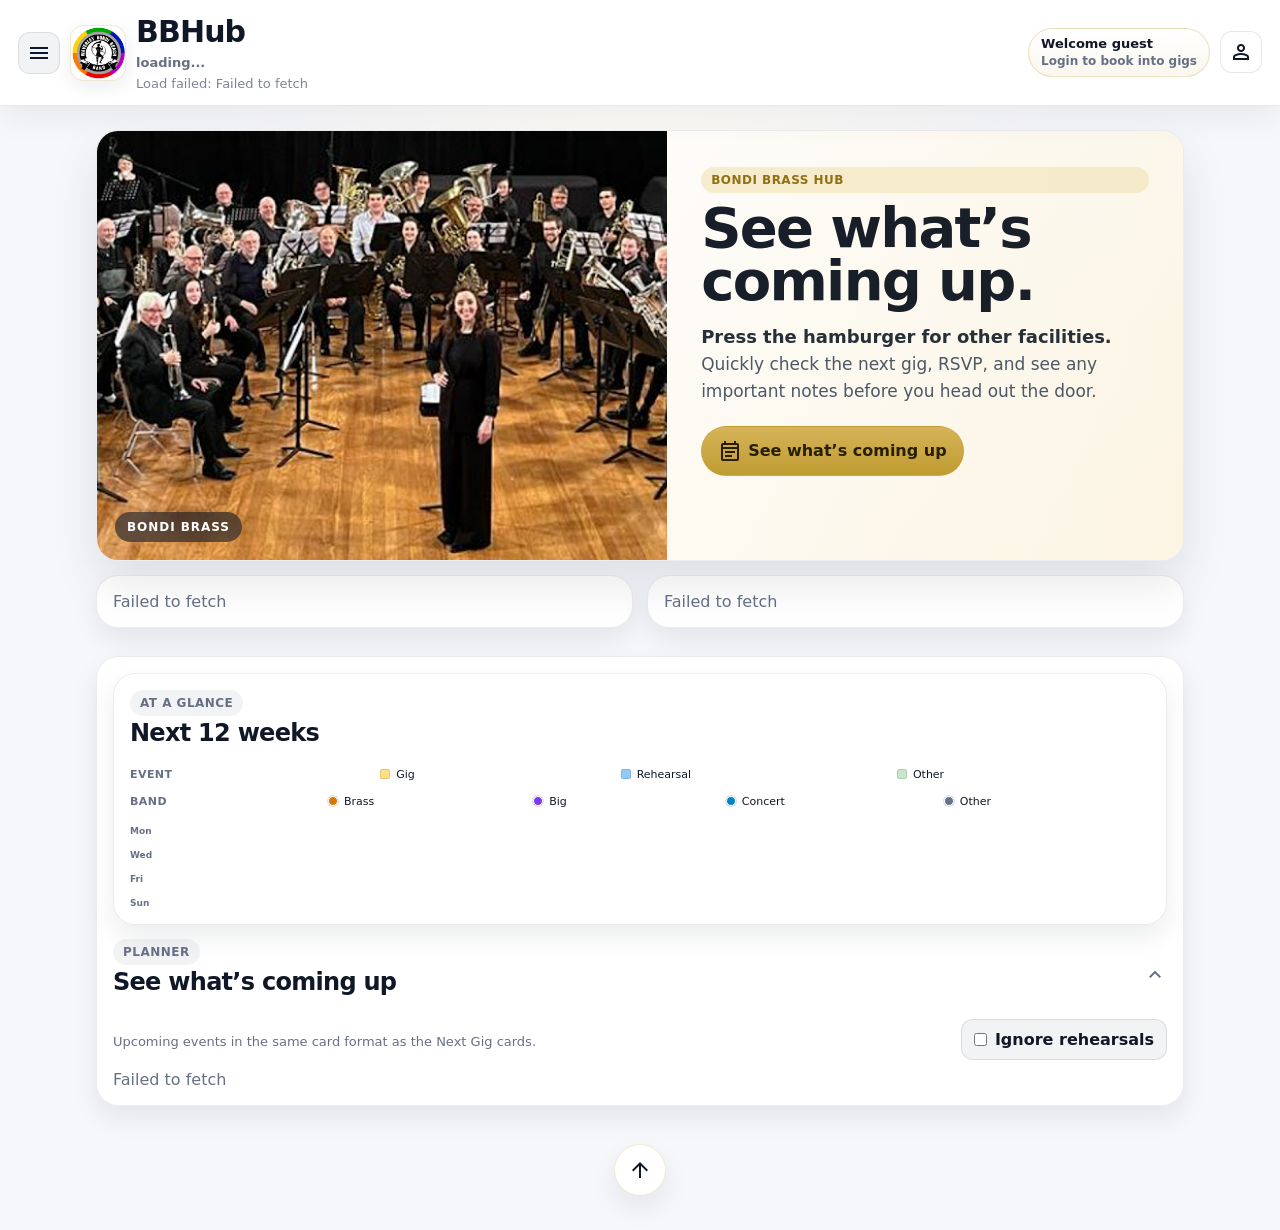
==== index.html @ ec9a3014 "github matrix" ====
<!doctype html>
<html lang="en" data-theme="light">
<head>
  <meta charset="utf-8" />
  <meta name="viewport" content="width=device-width,initial-scale=1" />
  <title>BBHub v6</title>
  <meta name="description" content="BBHub – Bondi Brass gigs, rehearsals, RSVP, activity, strength and stage layout." />
  <link rel="stylesheet" href="https://fonts.googleapis.com/css2?family=Material+Symbols+Outlined:opsz,wght,FILL,GRAD@20..48,500,0,0" />
  <link rel="stylesheet" href="css/style.css" />
</head>
<body>
  <aside id="sidePanel" class="sidePanel hidden">
    <div class="sideHeader">
      <span class="material-symbols-outlined">menu</span>
      <div>
        <div class="sideTitle">BBHub</div>
        <div class="sideSub">Bondi Brass</div>
      </div>
    </div>

    <nav class="sideNav">
      <button class="navBtn active" data-view="home"><span class="material-symbols-outlined">home</span><span>Home</span></button>
      <div class="menuGroupLabel">Band tools</div>
      <a class="navBtn navBtn--link" href="https://bondibrass.github.io/band-history-utils/" target="_blank" rel="noopener"><span class="material-symbols-outlined">history_edu</span><span>Band History</span></a>
      <a class="navBtn navBtn--link" href="https://bondibrass.github.io/libraryproto" target="_blank" rel="noopener"><span class="material-symbols-outlined">library_music</span><span>Library</span></a>
      <a class="navBtn navBtn--link" href="https://bondibrass.github.io/musicreview/" target="_blank" rel="noopener"><span class="material-symbols-outlined">new_releases</span><span>Review Music</span></a>
      <div class="menuGroupLabel">BBHub</div>
      <button class="navBtn" data-view="stage"><span class="material-symbols-outlined">stadia_controller</span><span>Stage Layout</span></button>
      <button class="navBtn" data-view="library"><span class="material-symbols-outlined">library_music</span><span>Band Library</span></button>
      <button class="navBtn" data-view="planner"><span class="material-symbols-outlined">event_note</span><span>Planner</span></button>
      <button class="navBtn" data-view="debug"><span class="material-symbols-outlined">bug_report</span><span>Debug</span></button>
    </nav>
  </aside>

  <div id="scrim" class="scrim hidden"></div>

  <header class="topbar">
    <div class="topbar__left">
      <button class="iconBtn" id="menuBtn" title="Menu">
        <span class="material-symbols-outlined">menu</span>
      </button>
      <img class="brandLogo" src="images/wbbb_logo_350px.png" alt="Bondi Brass logo" />
      <div class="brandBlock">
        <h1>BBHub</h1>
        <div id="summaryLine" class="sub">loading...</div>
        <div id="statusLine" class="sub">Not loaded</div>
      </div>
    </div>

    <div class="topbar__right">
      <div id="greetingPill" class="userPill">Welcome Guest</div>
      <button class="iconBtn authIconBtn" id="loginBtn" title="Login"><span class="material-symbols-outlined">person</span></button>
      <button class="iconBtn authIconBtn hidden" id="logoutBtn" title="Logout"><span class="material-symbols-outlined">logout</span></button>
    </div>
  </header>

  <main>
    <section id="view-home" class="view active">
      <section class="hero card" id="heroSection">
        <div class="hero__media">
          <img src="images/hubphoto.jpg" alt="Bondi Brass band" />
        </div>
        <div class="hero__content">
          <div class="label label--accent">Bondi Brass Hub</div>
          <h2>See what’s coming up.</h2>
          <p class="heroText heroText--tagline">Press the hamburger for other facilities.</p>
          <p class="heroText">Quickly check the next gig, RSVP, and see any important notes before you head out the door.</p>
          <div class="heroActions">
            <button class="primaryBtn heroBtn" data-go-view="planner"><span class="material-symbols-outlined">event_note</span><span>See what’s coming up</span></button>
          </div>
          <div id="heroBandChips" class="heroChips"></div>
        </div>
      </section>

      <section id="playersNeededBar" class="alertBar hidden"></section>

      <section class="grid grid--cards">
        <article class="card"><div id="nextGigCard" class="empty">Loading…</div></article>
        <article class="card"><div id="nextRehCard" class="empty">Loading…</div></article>
      </section>
<section class="card">
  
<section class="card" id="matrixSection">
  <div class="sectionHead">
    <div>
      <div class="label">At a glance</div>
      <h2>Next 12 weeks</h2>
    </div>
  </div>
  <div class="matrixLegendWrap">
  <div id="matrixLegend" class="matrixLegend">
    <span class="matrixLegendTitle">Event</span>
    <span class="matrixLegendItem"><span class="matrixLegendSwatch matrixLegendSwatch--gig"></span><span>Gig</span></span>
    <span class="matrixLegendItem"><span class="matrixLegendSwatch matrixLegendSwatch--rehearsal"></span><span>Rehearsal</span></span>
    <span class="matrixLegendItem"><span class="matrixLegendSwatch matrixLegendSwatch--other"></span><span>Other</span></span>
  </div>
  <div id="matrixBandLegend" class="matrixLegend matrixLegend--band">
    <span class="matrixLegendTitle">Band</span>
    <span class="matrixLegendItem"><span class="matrixLegendDot matrixLegendDot--brass"></span><span>Brass</span></span>
    <span class="matrixLegendItem"><span class="matrixLegendDot matrixLegendDot--big"></span><span>Big</span></span>
    <span class="matrixLegendItem"><span class="matrixLegendDot matrixLegendDot--concert"></span><span>Concert</span></span>
    <span class="matrixLegendItem"><span class="matrixLegendDot matrixLegendDot--other"></span><span>Other</span></span>
  </div>
</div>
<div id="matrixTopLabels" style="font-size:10px;margin-bottom:6px;"></div>
  <div style="display:flex;gap:6px;">
    <div class="matrixDays">
      <div>Mon</div><div></div><div>Wed</div><div></div><div>Fri</div><div></div><div>Sun</div>
    </div>
    <div id="matrixGrid" style="display:grid;grid-template-columns:repeat(12,1fr);gap:4px;width:100%;"></div>
  </div>
</section>

<details class="accordionCard" id="homePlannerAccordion" open>
    <summary class="accordionSummary">
      <div>
        <div class="label">Planner</div>
        <h2>See what’s coming up</h2>
      </div>
      <span class="material-symbols-outlined accordionIcon">expand_more</span>
    </summary>
    <div class="accordionBody">
      <div class="sectionHead sectionHead--stack-mobile sectionHead--inlineToggle">
        <div class="muted">Upcoming events in the same card format as the Next Gig cards.</div>
        <label class="togglePill"><input type="checkbox" id="homePlannerIgnoreRehearsalsToggle" /> <span>Ignore rehearsals</span></label>
      </div>
      <div id="homePlannerList" class="empty">Loading…</div>
    </div>
  </details>
</section>


    </section>

    <section id="view-stage" class="view">
      <section class="card">
        <div class="label">Stage layout</div>
        <h2>Band seating</h2>
        <div class="toolbar toolbar--wrap">
          <label class="field">
            <span>Event</span>
            <select id="stageEventSelect"></select>
          </label>
          <div class="segmented" id="stageModeSeg">
            <button class="segBtn" data-stage-mode="plan">Plan</button>
            <button class="segBtn" data-stage-mode="swimlane">Swimlane</button>
            <button class="segBtn active" data-stage-mode="table">Table</button>
          </div>
          <div class="legend">
            <span><i class="swatch ok"></i> available</span>
            <span><i class="swatch maybe"></i> maybe</span>
            <span><i class="swatch no"></i> vacant / no</span>
          </div>
        </div>
        <div class="stageTools">
          <button class="iconBtn" id="stageZoomInBtn" title="Zoom in"><span class="material-symbols-outlined">zoom_in</span></button>
          <button class="iconBtn" id="stageZoomOutBtn" title="Zoom out"><span class="material-symbols-outlined">zoom_out</span></button>
          <button class="iconBtn" id="stagePanLeftBtn" title="Pan left"><span class="material-symbols-outlined">keyboard_arrow_left</span></button>
          <button class="iconBtn" id="stagePanRightBtn" title="Pan right"><span class="material-symbols-outlined">keyboard_arrow_right</span></button>
          <button class="iconBtn" id="stagePanUpBtn" title="Pan up"><span class="material-symbols-outlined">keyboard_arrow_up</span></button>
          <button class="iconBtn" id="stagePanDownBtn" title="Pan down"><span class="material-symbols-outlined">keyboard_arrow_down</span></button>
          <button class="pillBtn" id="stageFitBtn"><span class="material-symbols-outlined">fit_screen</span><span>Fit</span></button>
        </div>
        <div class="stageWrap" id="stageVisualWrap">
          <svg id="stageSvg" viewBox="0 0 1000 760" aria-label="Stage layout"></svg>
        </div>
        <div id="stageTableWrap" class="stageTableWrap" hidden></div>
      </section>
    </section>

    <section id="view-library" class="view">
      <section class="card">
        <div class="label">Band Library</div>
        <h2>Pieces</h2>
        <div id="libraryList" class="empty">Loading…</div>
      </section>
    </section>

    <section id="view-planner" class="view">
      <section class="card">
        <div class="sectionHead sectionHead--stack-mobile">
          <div>
            <div class="label">Planner</div>
            <h2>Upcoming events</h2>
          </div>
          <label class="togglePill"><input type="checkbox" id="plannerIgnoreRehearsalsToggle" /> <span>Ignore rehearsals</span></label>
        </div>
        <div id="plannerList" class="empty">Loading…</div>
      </section>
    </section>

    <section id="view-debug" class="view">
      <section class="card">
        <div class="label">Debug</div>
        <h2>Startup diagnostics</h2>
        <div id="debugBox"></div>
      </section>
    </section>
    </main>

  <footer class="pageFooter">
    <button class="iconBtn backTopBtn" id="backTopBtn" title="Back to top">
      <span class="material-symbols-outlined">arrow_upward</span>
    </button>
  </footer>

  <dialog id="loginDialog" class="loginDialog">
    <form method="dialog" class="loginPanel">
      <div class="loginHead">
        <div>
          <div class="label">Member login</div>
          <h3>RSVP sign in</h3>
        </div>
        <button class="iconBtn" value="cancel" title="Close">
          <span class="material-symbols-outlined">close</span>
        </button>
      </div>

      <label class="field">
        <span>Member code</span>
        <input id="loginKeyInput" placeholder="roy.hill" autocomplete="off" />
      </label>

      <div class="loginHelp">For now this build still uses your existing member code, for example <code>roy.hill</code>.</div>
      <div id="loginResult" class="loginResult muted">Enter your member code and press RSVP.</div>

      <div class="loginActions">
        <button type="button" class="primaryBtn" id="findLoginBtn">RSVP</button>
      </div>
    </form>
  </dialog>

  <script type="module" src="js/app.js"></script>
</body>
</html>
---- css/style.css ----
:root{
  --bg:#f6f7fb; --panel:#ffffff; --text:#101827; --muted:#667085; --border:rgba(16,24,39,.10);
  --chip:rgba(16,24,39,.05); --link:#0b63ff; --shadow:0 12px 26px rgba(16,24,39,.08);
  --ok:#2ecc71; --maybe:#f1c40f; --no:#e74c3c;
  --ok-soft:#e7f8ee; --maybe-soft:#fff4cc; --no-soft:#ffe2dd;
  --gig-card:#fff7cc; --reh-card:#e8f1ff; --other-card:#f3f4f7;
}
html[data-theme="dark"]{
  --bg:#0b0c0f; --panel:#11131a; --text:#e8ecf2; --muted:#98a2b3; --border:rgba(255,255,255,.10);
  --chip:rgba(255,255,255,.07); --link:#7db7ff; --shadow:0 12px 26px rgba(0,0,0,.28);
  --ok:#36d17d; --maybe:#ffcf3d; --no:#ff6b6b;
  --ok-soft:#183123; --maybe-soft:#3a3212; --no-soft:#3d1c1b;
  --gig-card:#3a3412; --reh-card:#13253f; --other-card:#1a1d24;
}
*{box-sizing:border-box}
body{margin:0;font-family:system-ui,-apple-system,Segoe UI,Roboto,Arial,sans-serif;background:var(--bg);color:var(--text)}
a{color:var(--link)}
main{max-width:1120px;margin:0 auto;padding:16px}
.topbar{display:flex;justify-content:space-between;align-items:flex-start;gap:12px;padding:16px 18px;border-bottom:1px solid var(--border);background:var(--panel);position:sticky;top:0;z-index:10}
.topbar__left,.topbar__right{display:flex;gap:10px;align-items:flex-start;flex-wrap:wrap}
h1{margin:0;font-size:28px} h2{margin:.2rem 0 .8rem} h3{margin:0}
.sub,.muted{font-size:13px;color:var(--muted);margin-top:4px}
.iconBtn,.pillBtn,.primaryBtn,.responseBtn,.navBtn,.segBtn{border:1px solid var(--border);background:var(--chip);color:var(--text);border-radius:12px;cursor:pointer;font:inherit}
.iconBtn{width:42px;height:42px;display:grid;place-items:center}
.pillBtn,.primaryBtn{padding:10px 12px;font-weight:700;display:inline-flex;align-items:center;gap:6px}
.userPill,.togglePill{padding:10px 12px;border:1px solid var(--border);background:var(--chip);border-radius:12px;font-weight:700}
.togglePill{display:inline-flex;gap:8px;align-items:center}
.togglePill input{margin:0}
.grid{display:grid;grid-template-columns:1fr;gap:14px;margin-bottom:14px}
@media(min-width:840px){.grid--cards{grid-template-columns:1fr 1fr}}
.card{background:var(--panel);border:1px solid var(--border);border-radius:22px;box-shadow:var(--shadow);padding:16px;margin-bottom:14px}
.label{display:inline-flex;align-items:center;gap:6px;padding:6px 10px;border-radius:999px;background:var(--chip);font-weight:800;font-size:12px;letter-spacing:.04em;text-transform:uppercase;color:var(--muted)}
.heroText{max-width:62ch;line-height:1.45;margin:0}
.sectionHead{display:flex;justify-content:space-between;align-items:center;gap:12px;margin-bottom:10px}
@media(max-width:680px){.sectionHead--stack-mobile{align-items:flex-start;flex-direction:column}}
.alertBar{display:flex;align-items:center;gap:10px;padding:14px 16px;border-radius:18px;background:var(--no-soft);border:1px solid var(--border);font-weight:700;margin-bottom:14px}
.alertBar.ok{background:var(--ok-soft)}
.alertStack{display:grid;gap:10px;margin-bottom:14px}
.alertStack.hidden{display:none}
.alertStack .alertBar{margin-bottom:0}
.hidden{display:none !important}
.empty{color:var(--muted)}
.view{display:none}.view.active{display:block}
.sidePanel{position:fixed;left:0;top:0;bottom:0;width:290px;background:var(--panel);border-right:1px solid var(--border);transform:translateX(-100%);transition:transform .18s ease;z-index:20;padding:18px}
.sidePanel.open{transform:translateX(0)} .scrim{position:fixed;inset:0;background:rgba(0,0,0,.25);z-index:19}
.sideHeader{display:flex;align-items:center;gap:12px;margin-bottom:18px}.sideTitle{font-weight:800}.sideSub{color:var(--muted);font-size:13px}
.sideNav{display:grid;gap:10px}.navBtn{padding:12px 14px;display:flex;gap:10px;align-items:center;justify-content:flex-start}.navBtn.active,.segBtn.active{background:rgba(11,99,255,.12);border-color:rgba(11,99,255,.24)}
.toolbar{display:flex;gap:12px;align-items:end}.toolbar--wrap{flex-wrap:wrap}
.segmented{display:inline-flex;gap:8px}.segBtn{padding:10px 12px;font-weight:700}
.field{display:grid;gap:6px}.field input,.field textarea,.field select{width:100%;padding:10px 12px;border:1px solid var(--border);background:var(--panel);color:var(--text);border-radius:12px;font:inherit}
.field textarea{resize:vertical;min-height:92px}
.loginDialog{border:none;padding:0;background:transparent}.loginPanel{width:min(94vw,460px);padding:18px;border-radius:22px;border:1px solid var(--border);background:var(--panel);box-shadow:var(--shadow)}
.loginHead{display:flex;justify-content:space-between;align-items:flex-start;gap:12px;margin-bottom:14px}.loginHelp,.loginResult{margin-top:10px}.loginActions{margin-top:14px}
.legend{display:flex;gap:10px;align-items:center;flex-wrap:wrap;color:var(--muted);font-size:13px}.swatch{width:11px;height:11px;border-radius:999px;display:inline-block;margin-right:5px}.swatch.ok{background:var(--ok)}.swatch.maybe{background:var(--maybe)}.swatch.no{background:var(--no)}

.eventCard{border-radius:18px;padding:0;background:transparent}
.eventCard--gig{background:var(--gig-card)}
.eventCard--rehearsal{background:var(--reh-card)}
.eventCard--other{background:var(--other-card)}
.compactCard{padding:14px;border-radius:18px}
.compactCard__row{display:flex;justify-content:space-between;gap:10px;align-items:center;min-height:28px}
.compactCard__row + .compactCard__row{margin-top:4px}
.compactCard__left{display:flex;align-items:center;gap:8px;min-width:0;flex:1}
.compactCard__icon{font-size:20px;color:var(--muted)}
.compactCard__title{font-weight:800;white-space:nowrap;overflow:hidden;text-overflow:ellipsis}
.compactCard__metaText{white-space:nowrap;overflow:hidden;text-overflow:ellipsis}
.compactCard__countdown{font-size:12px;color:var(--muted);font-weight:800;white-space:nowrap;display:inline-flex;align-items:center;gap:4px}
.compactCard__countdown .material-symbols-outlined{font-size:16px}
.responseMatrix{display:flex;gap:6px;flex-shrink:0}
.responseMini{min-width:32px;height:30px;padding:0 8px;border-radius:999px;border:1px solid var(--border);background:rgba(255,255,255,.35);font-weight:900;cursor:pointer}
.responseMini[data-status="Y"]{background:var(--ok-soft)}
.responseMini[data-status="M"]{background:var(--maybe-soft)}
.responseMini[data-status="N"]{background:var(--no-soft)}
.responseMini.active{outline:2px solid rgba(11,99,255,.22)}
.themePill{padding:6px 10px;border-radius:999px;background:rgba(255,255,255,.50);border:1px solid var(--border);font-size:11px;font-weight:900;letter-spacing:.04em;text-transform:uppercase;white-space:nowrap}
.cardDetails{margin-top:10px;border-top:1px dashed var(--border);padding-top:10px}
.cardDetails summary{list-style:none;cursor:pointer;font-weight:800;color:var(--muted)}
.cardDetails summary::-webkit-details-marker{display:none}
.cardDetails__grid{display:grid;gap:10px;margin-top:10px}
.progList{display:grid;gap:6px}.progItem{padding:8px 10px;border-radius:12px;background:rgba(255,255,255,.34);border:1px solid rgba(0,0,0,.04)}
.progTitle{font-weight:700}.progMeta{font-size:12px;color:var(--muted)}
.saveRow{display:flex;align-items:center;gap:10px;flex-wrap:wrap}.saveMsg{font-size:12px;color:var(--muted)}

.matrix{display:grid;gap:14px}
.activityWrap{overflow:auto;padding-bottom:4px}.activityMonths{display:flex;gap:24px;font-size:12px;color:var(--muted);margin-left:24px;margin-bottom:6px}
.activityGrid{display:grid;grid-auto-flow:column;grid-template-rows:repeat(7, 14px);gap:4px;align-items:start}
.activityCell{width:14px;height:14px;border-radius:4px;background:var(--chip);border:1px solid rgba(0,0,0,.04)}
.activityCell.y{background:var(--ok)}.activityCell.m{background:var(--maybe)}.activityCell.n{background:var(--no)}.activityCell.none{background:var(--chip)}
.activityLegend{display:flex;gap:10px;align-items:center;color:var(--muted);font-size:12px;margin-top:10px;flex-wrap:wrap}
.strengthWrap{overflow:auto}.strengthTable{border-collapse:separate;border-spacing:6px;min-width:620px;width:100%}.strengthTable th{font-size:12px;color:var(--muted);font-weight:800;text-align:center}.strengthTable td{padding:8px 10px;border-radius:12px;background:var(--chip);text-align:center;font-weight:800}
.strengthTable td.good{background:var(--ok-soft)} .strengthTable td.warn{background:var(--maybe-soft)} .strengthTable td.bad{background:var(--no-soft)}
.strengthTable td.dim{opacity:.7}
.strengthSub{font-size:11px;color:var(--muted);font-weight:700;display:block;margin-top:2px}

.plannerItem{padding:14px;border-radius:18px;border:1px solid var(--border);margin-bottom:10px;background:var(--other-card)}
.plannerItem--gig{background:var(--gig-card)}.plannerItem--rehearsal{background:var(--reh-card)}
.plannerTop{display:flex;justify-content:space-between;gap:10px;align-items:center;flex-wrap:wrap}.plannerPill{padding:6px 10px;border-radius:999px;background:rgba(255,255,255,.5);font-size:11px;font-weight:900;text-transform:uppercase}.plannerTitle{font-size:18px;font-weight:800;margin-top:6px}.plannerMeta{margin-top:4px;color:var(--muted)}
.libraryItem{padding:12px 0;border-bottom:1px solid var(--border)}.libraryItem:last-child{border-bottom:none}.libraryTitle{font-weight:800}.libraryMeta{color:var(--muted);font-size:13px;margin-top:2px}

.stageWrap{overflow:auto;border-radius:18px;border:1px solid var(--border);background:linear-gradient(180deg, rgba(255,255,255,.04), rgba(0,0,0,.03));padding:8px}
#stageSvg{width:100%;min-height:720px;display:block}

.debugGrid{display:grid;grid-template-columns:repeat(auto-fit,minmax(120px,1fr));gap:8px}.debugStat{padding:10px;border:1px solid var(--border);background:var(--chip);border-radius:14px}.debugLabel{font-size:12px;color:var(--muted)}.debugVal{font-weight:800}.mono{font-family:ui-monospace,SFMono-Regular,Consolas,monospace}
.debugTable{width:100%;border-collapse:collapse;margin-top:12px}.debugTable th,.debugTable td{border-bottom:1px solid var(--border);padding:8px;text-align:left;font-size:13px}

@media(max-width:620px){
  main{padding:12px}
  .card{padding:14px}
  .topbar{padding:12px}
  .compactCard__row{align-items:flex-start}
  .compactCard__countdown{font-size:11px}
}

html{scroll-behavior:smooth}
.topbar{align-items:center;background:#fff}
.brandLogo{width:56px;height:56px;object-fit:contain;border-radius:14px;background:#fff;box-shadow:0 6px 18px rgba(16,24,39,.08)}
.brandBlock{display:grid;gap:2px}
.authIconBtn{background:#fff}
.userPill{background:#fff}
.hero{padding:0;overflow:hidden;display:grid;grid-template-columns:1.25fr 1fr;min-height:360px}
.hero__media img{width:100%;height:100%;display:block;object-fit:cover}
.hero__content{padding:28px;display:flex;flex-direction:column;justify-content:center;background:linear-gradient(135deg, rgba(255,255,255,.95), rgba(246,247,251,.98))}
.hero__content h2{font-size:clamp(30px,4vw,46px);line-height:1.02;margin:.5rem 0 1rem}
.heroChips{display:flex;gap:10px;flex-wrap:wrap;margin-top:14px;align-items:center}
.heroChip{padding:10px 14px;border-radius:999px;background:var(--chip);border:1px solid var(--border);font-weight:800}
.pageFooter{display:flex;justify-content:center;padding:18px 16px 34px}
.backTopBtn{width:52px;height:52px;border-radius:999px;background:var(--panel);box-shadow:var(--shadow)}
html[data-theme="dark"] .topbar,html[data-theme="dark"] .authIconBtn,html[data-theme="dark"] .userPill{background:var(--panel)}
html[data-theme="dark"] .hero__content{background:linear-gradient(135deg, rgba(17,19,26,.96), rgba(11,12,15,.98))}
@media(max-width:820px){.hero{grid-template-columns:1fr;min-height:auto}.hero__media{max-height:340px}.topbar__right{margin-left:auto}.brandLogo{width:48px;height:48px}}


:root{--accent:#bf9b30;--accent-soft:#f8efd2;--accent-strong:#8e6d11}
body{background:radial-gradient(circle at top, #fffdf7 0%, var(--bg) 32%, var(--bg) 100%)}
main{padding-top:24px}
.topbar{padding:14px 18px;box-shadow:0 12px 30px rgba(16,24,39,.06)}
.topbar__left,.topbar__right{align-items:center}
.iconBtn,.pillBtn,.primaryBtn{transition:transform .18s ease, box-shadow .18s ease, background .18s ease}
.iconBtn:hover,.pillBtn:hover,.primaryBtn:hover{transform:translateY(-1px);box-shadow:0 10px 18px rgba(16,24,39,.08)}
.brandLogo{border:1px solid rgba(191,155,48,.22)}
.brandBlock h1{font-size:30px;letter-spacing:-.03em}
#summaryLine{font-weight:700}
#statusLine{opacity:.85}
.userPill{border-radius:999px;background:linear-gradient(180deg,#fff,#faf7ee);border-color:rgba(191,155,48,.28)}
.sidePanel{background:linear-gradient(180deg,#ffffff,#fbfaf5)}
.sideHeader{padding:10px 4px 16px;border-bottom:1px solid var(--border)}
.sideTitle{font-size:20px;letter-spacing:-.02em}.sideSub{font-size:12px;text-transform:uppercase;letter-spacing:.08em}
.navBtn{background:#fff}
.navBtn.active,.segBtn.active{background:var(--accent-soft);border-color:rgba(191,155,48,.36);color:var(--accent-strong)}
.hero{position:relative;grid-template-columns:1.05fr .95fr;border-color:rgba(191,155,48,.16);box-shadow:0 22px 48px rgba(16,24,39,.10)}
.hero::before{content:"";position:absolute;inset:0;background:linear-gradient(90deg, rgba(255,255,255,.02), rgba(191,155,48,.06));pointer-events:none}
.hero__media{position:relative;overflow:hidden}
.hero__media::after{content:"Bondi Brass";position:absolute;left:18px;bottom:18px;padding:8px 12px;border-radius:999px;background:rgba(16,24,39,.58);backdrop-filter:blur(6px);color:#fff;font-size:12px;font-weight:800;letter-spacing:.08em;text-transform:uppercase}
.hero__media img{transform:scale(1.02)}
.hero__content{padding:36px 34px 34px;background:linear-gradient(135deg, rgba(255,255,255,.98), rgba(255,250,238,.98))}
.label--accent{background:var(--accent-soft);color:var(--accent-strong)}
.hero__content h2{font-size:clamp(34px,4.6vw,56px);line-height:.95;letter-spacing:-.05em;max-width:9ch}
.heroText{font-size:17px;line-height:1.55;color:#475467;max-width:46ch}
.heroActions{display:flex;gap:12px;flex-wrap:wrap;margin-top:22px}
.heroChips{margin-top:10px}
.heroBtn{padding:12px 16px;border-radius:999px}
.heroBtn--ghost{background:#fff}
.primaryBtn.heroBtn{background:linear-gradient(180deg,#d6b459,#bf9b30);color:#201800;border-color:rgba(191,155,48,.34)}
.heroChips{margin-top:22px}
.heroChip{background:#fff;border-color:rgba(191,155,48,.22)}
.card{border-color:rgba(16,24,39,.08)}
.card h2{letter-spacing:-.03em}
.pageFooter{padding-top:8px}
.backTopBtn{border:1px solid rgba(191,155,48,.2)}
html[data-theme="dark"] body{background:radial-gradient(circle at top, #16120a 0%, var(--bg) 28%, var(--bg) 100%)}
html[data-theme="dark"] .sidePanel{background:linear-gradient(180deg,#16181f,#11131a)}
html[data-theme="dark"] .hero{border-color:rgba(191,155,48,.2)}
html[data-theme="dark"] .hero__content{background:linear-gradient(135deg, rgba(23,24,28,.98), rgba(13,14,18,.98))}
html[data-theme="dark"] .heroText{color:#c2cad6}
html[data-theme="dark"] .userPill{background:linear-gradient(180deg,#181a20,#12141a)}
html[data-theme="dark"] .heroChip,html[data-theme="dark"] .heroBtn--ghost,html[data-theme="dark"] .navBtn{background:#171921}
@media(max-width:920px){.hero__content h2{max-width:none}.hero{grid-template-columns:1fr}.hero__media{order:-1;max-height:380px}.hero__content{padding:28px 24px}}
@media(max-width:620px){.brandBlock h1{font-size:26px}.userPill{font-size:13px;padding:10px}.hero__content h2{font-size:40px}.heroText{font-size:15px}}


.responseMatrixWrap{display:flex;flex-direction:column;align-items:flex-end;gap:4px}
.responseMini.committed{box-shadow:0 0 0 3px rgba(11,99,255,.18), 0 0 0 6px rgba(11,99,255,.08)}
.responseSavedMeta{display:inline-flex;align-items:center;gap:4px;font-size:11px;font-weight:800;color:var(--muted)}
.responseSavedMeta .material-symbols-outlined{font-size:14px;color:var(--accent-strong)}
.inlineStageToolbar{display:flex;align-items:center;justify-content:space-between;gap:8px;flex-wrap:wrap;margin:4px 0 8px}
.inlineStageHint{font-size:12px;color:var(--muted);font-weight:700}
.inlineStageBox{border:1px solid var(--border);border-radius:16px;padding:8px;background:linear-gradient(180deg, rgba(255,255,255,.04), rgba(0,0,0,.03));overflow:auto}
.inlineStageSvg{display:block;width:100%;min-height:240px}
.openStageBtn{display:inline-flex;align-items:center;gap:6px}

.stageTools{display:flex;gap:8px;align-items:center;flex-wrap:wrap;margin:10px 0 12px}
.stageTableWrap[hidden],#stageVisualWrap[hidden]{display:none !important}
.stageTable{width:100%;border-collapse:collapse;font-size:14px}.stageTable th,.stageTable td{border-bottom:1px solid var(--border);padding:10px 8px;text-align:left;vertical-align:top}.stageTable th{font-size:12px;text-transform:uppercase;color:var(--muted);letter-spacing:.04em}.stageTable tr.status-y{background:color-mix(in srgb, var(--ok) 14%, transparent)}.stageTable tr.status-m{background:color-mix(in srgb, var(--maybe) 18%, transparent)}.stageTable tr.status-n{background:color-mix(in srgb, var(--no) 10%, transparent)}.chairChip{display:inline-block;padding:4px 8px;border-radius:999px;background:var(--chip);font-weight:700}.stageName{font-weight:700}.stageSub{font-size:12px;color:var(--muted)}


/* v11.1 mobile refresh */
.userPill{display:flex;align-items:center;gap:10px;min-height:48px;padding:8px 12px}
.userPill__text{display:flex;flex-direction:column;line-height:1.1}
.userPill__text strong{font-size:13px}
.userPill__text span{font-size:12px;color:var(--muted);font-weight:600;margin-top:3px}
.avatarCircle{width:34px;height:34px;border-radius:999px;display:inline-flex;align-items:center;justify-content:center;background:linear-gradient(180deg,#d6b459,#bf9b30);color:#201800;font-weight:900;font-size:13px;letter-spacing:.02em;flex:0 0 auto;box-shadow:0 6px 16px rgba(191,155,48,.28)}
.avatarCircle--tiny{width:22px;height:22px;font-size:10px;box-shadow:none}
.heroText--tagline{font-size:18px;font-weight:900;color:#1f2937}
.eventCard{transition:transform .18s ease, box-shadow .18s ease}
.eventCard:hover{transform:translateY(-2px);box-shadow:0 14px 26px rgba(16,24,39,.10)}
.eventCard--hero{padding:6px;background:linear-gradient(180deg, rgba(214,180,89,.18), rgba(214,180,89,.06))}
.eventCard--hero .compactCard{padding:18px}
.eventCard--hero .compactCard__title{font-size:20px;white-space:normal;line-height:1.1}
.eventCard--hero .themePill{background:#fff2c3;border-color:rgba(191,155,48,.24)}
.compactCard__countdown{background:rgba(255,255,255,.45);padding:6px 10px;border-radius:999px}
.responseMini{width:36px;height:34px;font-size:16px}
.responseMini.active{outline:2px solid rgba(11,99,255,.24);box-shadow:0 0 0 5px rgba(11,99,255,.08)}
.responseSavedMeta{display:flex;align-items:center;gap:6px;flex-wrap:wrap;text-align:right}
.responseSavedMeta span:last-child{line-height:1.25}
.loginPromptBtn{font-weight:800}
@media (max-width: 920px){
  .hero{grid-template-columns:1fr;min-height:420px}
  .hero__media{order:0;max-height:none;min-height:420px}
  .hero__media::after{bottom:14px;left:14px}
  .hero__content{position:absolute;inset:auto 0 0 0;z-index:2;padding:22px 18px 18px;background:linear-gradient(180deg, rgba(10,12,16,.08), rgba(10,12,16,.82) 42%, rgba(10,12,16,.94) 100%)}
  .hero__content h2,.heroText,.heroText--tagline,.heroChip{color:#fff}
  .hero__content h2{font-size:clamp(32px,8vw,48px);max-width:11ch}
  .heroText{max-width:32ch;color:rgba(255,255,255,.88)}
  .heroText--tagline{font-size:18px;color:#fff}
  .heroChip{background:rgba(255,255,255,.12);border-color:rgba(255,255,255,.18)}
  .heroBtn--ghost{background:rgba(255,255,255,.14);color:#fff;border-color:rgba(255,255,255,.18)}
}
@media (max-width: 620px){
  .topbar{padding:12px 14px}
  .topbar__left{min-width:0;flex:1}
  .topbar__right{margin-left:auto}
  .brandBlock{display:none}
  .brandLogo{width:44px;height:44px}
  main{padding:10px}
  .hero{min-height:460px}
  .hero__media{min-height:460px}
  .hero__content{padding:18px 16px 16px}
  .heroActions{display:grid;grid-template-columns:1fr;gap:10px}
  .grid--cards{grid-template-columns:1fr}
  .compactCard__row{flex-wrap:wrap}
  .compactCard__title{white-space:normal;line-height:1.15}
  .compactCard__metaText{white-space:normal}
  .responseMatrixWrap{width:100%;align-items:flex-start}
  .responseSavedMeta{text-align:left}
}


.menuGroupLabel{padding:8px 12px 2px;font-size:11px;font-weight:900;letter-spacing:.08em;text-transform:uppercase;color:var(--muted)}
.navBtn--link{text-decoration:none}
.loginPromptBtn{display:inline-flex;align-items:center;gap:6px;padding:9px 12px;font-size:13px}
.eventNote{display:flex;gap:8px;align-items:flex-start;margin:6px 0 2px;padding:9px 10px;border-radius:12px;background:#fff8e1;border:1px solid rgba(241,196,15,.35)}
.eventNote .material-symbols-outlined{font-size:18px;color:#9a6a00;flex:0 0 auto;margin-top:1px}
.eventNote__text{font-size:13px;line-height:1.35;font-weight:800;color:#4b3b00}
.plannerNote{display:flex;gap:8px;align-items:flex-start;margin-top:8px;padding:8px 10px;border-radius:12px;background:#fff8e1;border:1px solid rgba(241,196,15,.35);font-size:13px;font-weight:700;color:#4b3b00}
.plannerNote .material-symbols-outlined{font-size:18px;color:#9a6a00}
@media (max-width: 620px){
  .loginPromptBtn{padding:8px 10px;font-size:12px}
  .loginPromptBtn .material-symbols-outlined{font-size:16px}
  .eventNote{padding:8px 9px;margin-top:4px}
  .eventNote__text{font-size:12px}
}


.multiEventSlot{margin-bottom:14px;}
.multiEventSlot:last-child{margin-bottom:0;}
.bandMetaPill,.plannerBandPill{display:inline-flex;align-items:center;gap:6px;padding:4px 10px;border-radius:999px;font-size:12px;font-weight:700;background:var(--band-colour, #e5e7eb);border:1px solid color-mix(in srgb, var(--band-colour, #e5e7eb) 72%, black);color:var(--band-text, var(--text));margin-left:8px;white-space:nowrap;box-shadow:inset 0 0 0 1px rgba(255,255,255,.12);} 
.compactCard__left .bandMetaPill{margin-left:10px;}
.plannerTop{display:flex;gap:8px;align-items:center;flex-wrap:wrap;}


.bandActivityWrap{overflow:auto;padding-bottom:4px}.bandActivityMonths{display:grid;grid-template-columns:180px repeat(92,14px);gap:4px;font-size:12px;color:var(--muted);margin-bottom:6px;min-width:max-content}.bandActivityMonths span{font-weight:700}.bandActivityMatrix{display:grid;gap:4px;align-items:center;min-width:max-content}.bandActivityLabel{padding:6px 10px;border-radius:999px;background:var(--band-colour);color:var(--band-text);font-size:12px;font-weight:700;white-space:nowrap;position:sticky;left:0;z-index:1}.bandActivityRow{display:grid;grid-auto-flow:column;grid-auto-columns:14px;gap:4px}.bandActivityCell{width:14px;height:14px;border-radius:4px;background:var(--chip);border:1px solid rgba(0,0,0,.04)}.bandActivityCell.none{background:var(--chip)}.bandActivityCell.busy1{background:color-mix(in srgb, var(--ok) 55%, white)}.bandActivityCell.busy2{background:color-mix(in srgb, var(--ok) 75%, white)}.bandActivityCell.busy3{background:var(--ok)}
@supports not (background: color-mix(in srgb, white 50%, black)){.bandActivityCell.busy1{background:#bfe7c9}.bandActivityCell.busy2{background:#76cb8d}.bandActivityCell.busy3{background:var(--ok)}}


.heroChip--band{background:var(--band-colour,#eef2ff);color:var(--band-text,#111827);border:none;font-weight:700}
.accordionCard{border:none}
.accordionSummary{list-style:none;display:flex;align-items:center;justify-content:space-between;gap:16px;cursor:pointer;padding:0;margin:0}
.accordionSummary::-webkit-details-marker{display:none}
.accordionBody{padding-top:14px}
.accordionIcon{transition:transform .18s ease;color:var(--muted)}
.accordionCard[open] .accordionIcon{transform:rotate(180deg)}
.sectionHead--inlineToggle{padding-top:6px}


.heroChip--check{display:inline-flex;align-items:center;gap:8px;cursor:pointer}
.heroChip--check input{accent-color:currentColor;width:16px;height:16px;cursor:pointer}
.heroChip--check span{line-height:1}

/* v13.1 hero band filters */
#heroBandChips{position:relative;z-index:2}
#heroBandChips .heroChip{box-shadow:0 6px 16px rgba(16,24,39,.08)}

.bandMetaPill,.plannerBandPill{background-color:var(--band-colour, #e5e7eb) !important;color:var(--band-text, var(--text)) !important;border:1px solid rgba(17,24,39,.14) !important;}
.heroChip--band{background-color:var(--band-colour,#eef2ff) !important;color:var(--band-text,#111827) !important;border:1px solid rgba(17,24,39,.14) !important;}

.bandScheduleWrap{display:grid;gap:16px}
.bandScheduleBlock{border:1px solid var(--border);border-radius:18px;padding:14px;background:color-mix(in srgb, var(--panel) 92%, white)}
.bandScheduleHead{display:flex;align-items:center;justify-content:space-between;gap:12px;margin-bottom:10px;flex-wrap:wrap}
.bandScheduleRange{font-size:12px;color:var(--muted);font-weight:700}
.bandScheduleList{display:grid;gap:10px}
.bandScheduleItem{display:grid;grid-template-columns:110px 1fr;gap:12px;align-items:start;padding:10px 12px;border-radius:14px;background:var(--chip);border:1px solid rgba(17,24,39,.08)}
.bandScheduleItem--gig{background:color-mix(in srgb, #fff4cf 72%, white);border-color:rgba(191,155,48,.28)}
.bandScheduleItem--rehearsal{background:color-mix(in srgb, #dbeafe 72%, white);border-color:rgba(59,130,246,.18)}
.bandScheduleDate{display:grid;gap:2px}
.bandScheduleDay{font-size:12px;font-weight:800;letter-spacing:.04em;text-transform:uppercase;color:var(--muted)}
.bandScheduleDateText{font-size:14px;font-weight:700}
.bandScheduleBody{display:grid;gap:4px;min-width:0}
.bandScheduleTop{display:flex;align-items:center;gap:8px;flex-wrap:wrap}
.bandScheduleTime{font-size:12px;color:var(--muted);font-weight:700}
.bandScheduleTitle{font-size:15px;font-weight:800}
.bandScheduleMeta{font-size:13px;color:var(--muted)}
@media (max-width: 640px){.bandScheduleItem{grid-template-columns:1fr}.bandScheduleDate{grid-auto-flow:column;justify-content:flex-start;gap:8px;align-items:center}}

.progTitleRow{display:flex;align-items:center;justify-content:space-between;gap:10px}
.progYoutubeLink{display:inline-flex;align-items:center;justify-content:center;width:28px;height:28px;border-radius:999px;background:rgba(0,0,0,.06);color:var(--text);text-decoration:none;flex:0 0 auto}
.progYoutubeLink .material-symbols-outlined{font-size:20px}
.progYoutubeLink:hover{background:rgba(0,0,0,.1)}


.inlineStageTableWrap{overflow:auto}.stageTable--compact th,.stageTable--compact td{padding:8px 6px;font-size:13px}.stageTable--compact .stageName{font-size:13px}.stageTable--compact .stageSub{font-size:11px}.inlineStageToolbar .inlineStageHint{font-weight:800}.stageTools[hidden]{display:none !important;}


.swimlaneTableStack{display:grid;gap:14px}.swimlaneTableStack--compact{gap:10px}.swimlaneTableBlock{border:1px solid var(--border);border-radius:16px;overflow:hidden;background:var(--panel)}.swimlaneTableBlock--compact{border-radius:12px}.swimlaneTableHead{padding:10px 12px;font-size:13px;font-weight:800;background:var(--chip)}.swimlaneTableWrap{overflow:auto}.swimlaneTableBlock--compact .swimlaneTableHead{padding:8px 10px;font-size:12px}

.eventInlineAlert{display:flex;align-items:center;gap:8px;padding:10px 12px;margin:10px 0 4px;border-radius:14px;background:var(--no-soft);border:1px solid var(--border);font-weight:700;font-size:13px;flex-wrap:wrap;}
.eventInlineAlert.ok{background:var(--ok-soft);}
.heroChip--check input{appearance:auto;opacity:1;display:inline-block;}
#heroBandChips{display:flex;gap:10px;flex-wrap:wrap;align-items:center;}

.eventInlineAlert__text{flex:1 1 260px;}
.inlineAlertDetailsBtn{display:inline-flex;align-items:center;gap:6px;padding:6px 10px;border-radius:999px;font-size:12px;background:rgba(255,255,255,.75);}
#heroBandChips{margin-top:10px !important;display:flex;gap:10px;flex-wrap:wrap;align-items:center;}
#heroSection .heroActions + #heroBandChips{margin-top:10px !important;}


/* patch: force coloured band chips and hero guest checkboxes */
#heroBandChips{display:flex !important;gap:10px;flex-wrap:wrap;align-items:center;min-height:40px;margin-top:10px !important;}
#heroBandChips .heroChip--band{background:var(--band-colour,#eef2ff) !important;background-color:var(--band-colour,#eef2ff) !important;color:var(--band-text,#111827) !important;border:1px solid rgba(17,24,39,.14) !important;}
#heroBandChips .heroChip--check{padding:8px 12px;}
#heroBandChips .heroChip--check input{display:inline-block !important;appearance:auto !important;opacity:1 !important;visibility:visible !important;width:16px;height:16px;margin:0;}
.themePill{background:var(--band-colour,#eef2ff) !important;background-color:var(--band-colour,#eef2ff) !important;color:var(--band-text,#111827) !important;border:1px solid rgba(17,24,39,.14) !important;}
.eventInlineAlert__text a.inlineAlertDetailsLink{color:inherit;text-decoration:underline;font-weight:700;cursor:pointer;}


/* final polish: stronger visual differentiation */
.eventCard{
  border-left:5px solid var(--band-accent, var(--border));
  padding-left:12px;
}
.eventCard--hero{
  box-shadow:0 10px 24px rgba(17,24,39,.08);
}
#plannerList, #homePlannerList{
  display:grid;
  gap:12px;
}
#plannerList .eventCard, #homePlannerList .eventCard{
  margin-bottom:0;
}
.heroChip--check{
  display:inline-flex !important;
  align-items:center;
  gap:8px;
  cursor:pointer;
}
.heroChip--check input{
  display:inline-block !important;
  appearance:auto !important;
  opacity:1 !important;
  visibility:visible !important;
  width:16px;
  height:16px;
  margin:0;
}
#heroBandChips{
  display:flex;
  flex-wrap:wrap;
  gap:10px;
  margin-top:14px;
}
#heroBandChips .heroChip--check{
  padding:8px 12px;
  border-radius:999px;
  border:1px solid rgba(17,24,39,.14);
  box-shadow:var(--shadow);
}
#homePlannerList .compactCard__title, #plannerList .compactCard__title{
  white-space:normal;
  line-height:1.15;
}
#homePlannerList .compactCard__metaText, #plannerList .compactCard__metaText{
  white-space:normal;
}


/* stronger full card border by band type */
.eventCard{
  border: 4px solid var(--band-accent, var(--border));
  padding: 12px;
}

/* remove left border override */
.eventCard{
  border-left: 4px solid var(--band-accent, var(--border));
}

/* Option A: thin top alert line instead of bulky alert box */
.eventCard{
  position: relative;
  overflow: hidden;
}
.eventCard::before{
  content:"";
  position:absolute;
  top:0;
  left:0;
  width:100%;
  height:4px;
  background:var(--alert-line, transparent);
  border-top-left-radius:18px;
  border-top-right-radius:18px;
  pointer-events:none;
}
.eventCard.alertLine--needed{ --alert-line:#ef4444; }
.eventCard.alertLine--warning{ --alert-line:#f59e0b; }
.eventCard.alertLine--ok{ --alert-line:#10b981; }

/* compact inline players-needed row */
.compactCard__playersNeeded{
  margin-top:6px;
  font-size:12px;
  line-height:1.25;
  color:var(--text);
  font-weight:700;
}
.compactCard__playersNeeded .playersNeedList{
  color:var(--muted);
  font-weight:600;
}

/* suppress bulky alert containers */
.compactCard__alerts,
.alertStack,
.alertBar{
  padding-top:0 !important;
  padding-bottom:0 !important;
}
.compactCard__alerts:empty{ display:none !important; }

.compactCard__alerts,
.alertStack,
.alertBar,
.eventNote{
  display:none !important;
}

.eventCard{
  position:relative;
}
.eventCard::before{
  content:"";
  position:absolute;
  top:0;
  left:0;
  width:100%;
  height:4px;
  background:var(--alert-line,transparent);
}
.eventCard.alertLine--needed::before{background:#ef4444;}
.eventCard.alertLine--warning::before{background:#f59e0b;}
.eventCard.alertLine--ok::before{background:#10b981;}


/* matrix tidy */
#matrixSection #matrixTopLabels{
  display:grid !important;
  grid-template-columns:30px repeat(12, 1fr) !important;
  gap:4px !important;
  align-items:end !important;
}
#matrixSection #matrixTopLabels > div{
  text-align:center;
  font-size:10px;
  line-height:1;
  white-space:nowrap;
}
#matrixSection .matrixDays{
  width:30px;
  font-size:10px;
  display:grid;
  grid-template-rows:repeat(7, 1fr);
  gap:4px;
}
#matrixSection .matrixDays > div{
  min-height:14px;
  display:flex;
  align-items:center;
  line-height:1;
}
#matrixSection #matrixGrid{
  display:grid !important;
  grid-template-columns:repeat(12, 1fr) !important;
  gap:4px !important;
  width:100% !important;
}
#matrixSection .matrixCol{
  display:grid;
  grid-template-rows:repeat(7, 1fr);
  gap:4px;
}
#matrixSection .matrixCell{
  width:100%;
  aspect-ratio:1.35;
  border-radius:3px;
}

/* keep notes/messages but make them thin */
.eventNote{
  display:flex !important;
  align-items:flex-start;
  gap:6px;
  margin-top:4px;
  padding:0 !important;
  background:transparent !important;
  border:none !important;
  min-height:0 !important;
}
.eventNote .material-symbols-outlined{
  font-size:16px;
  line-height:1;
  margin-top:1px;
}
.eventNote__text{
  font-size:12px;
  line-height:1.25;
}

/* Force Players needed to be thin and inline */
.compactCard__playersNeeded{
  display:block !important;
  margin:4px 0 0 0 !important;
  padding:0 !important;
  background:transparent !important;
  border:none !important;
  box-shadow:none !important;
  min-height:0 !important;
  font-size:12px !important;
  line-height:1.2 !important;
  font-weight:700 !important;
}
.compactCard__playersNeeded *{
  background:transparent !important;
  border:none !important;
  box-shadow:none !important;
  padding:0 !important;
  margin:0 !important;
}
.compactCard__playersNeeded .playersNeedList{
  color:var(--muted) !important;
  font-weight:600 !important;
}
.compactCard__playersNeeded .material-symbols-outlined{
  display:none !important;
}

/* Messages/notes stay visible but thin */
.eventNote{
  display:flex !important;
  align-items:flex-start;
  gap:6px;
  margin:4px 0 0 0 !important;
  padding:0 !important;
  background:transparent !important;
  border:none !important;
  box-shadow:none !important;
  min-height:0 !important;
}
.eventNote .material-symbols-outlined{
  font-size:16px !important;
  line-height:1 !important;
  margin-top:1px !important;
}
.eventNote__text{
  font-size:12px !important;
  line-height:1.25 !important;
  font-weight:700 !important;
  color:var(--text) !important;
}

/* Matrix tighter: roughly half the old row height */
#matrixSection .matrixDays{
  grid-template-rows:repeat(7, 8px) !important;
}
#matrixSection .matrixDays > div{
  min-height:8px !important;
  font-size:9px !important;
  line-height:1 !important;
}
#matrixSection .matrixCol{
  display:grid !important;
  grid-template-rows:repeat(7, 8px) !important;
  gap:4px !important;
}
#matrixSection .matrixCell{
  aspect-ratio:auto !important;
  height:8px !important;
  min-height:8px !important;
  border-radius:2px !important;
}
#matrixSection #matrixGrid{
  align-items:start !important;
}


/* At a glance legend */
.matrixLegend{
  display:flex;
  flex-wrap:wrap;
  gap:12px;
  align-items:center;
  margin:0 0 8px 0;
  font-size:11px;
}
.matrixLegendItem{
  display:inline-flex;
  align-items:center;
  gap:6px;
  line-height:1;
}
.matrixLegendSwatch{
  width:10px;
  height:10px;
  border-radius:2px;
  display:inline-block;
  border:1px solid rgba(17,24,39,.12);
}
.matrixLegendSwatch--gig{ background:#ffe082; }
.matrixLegendSwatch--rehearsal{ background:#90caf9; }
.matrixLegendSwatch--other{ background:#c8e6c9; }

/* band dots inside matrix */
.matrixBandDot{
  position:absolute;
  right:1px;
  bottom:1px;
  width:4px;
  height:4px;
  border-radius:50%;
}

.matrixBandDot.band-brass{ background:#d97706; }
.matrixBandDot.band-big{ background:#7c3aed; }
.matrixBandDot.band-concert{ background:#0284c7; }
.matrixBandDot.band-other{ background:#64748b; }

/* extend legend */
.matrixLegend{
  justify-content:space-between;
}
.matrixLegend::after{
  content:"";
}

/* restore thin Players needed row */
.compactCard__playersNeeded{
  display:block !important;
  margin:4px 0 0 0 !important;
  padding:0 !important;
  background:transparent !important;
  border:none !important;
  box-shadow:none !important;
  font-size:12px !important;
  line-height:1.2 !important;
  font-weight:700 !important;
}
.compactCard__playersNeeded .playersNeedList{
  color:var(--muted) !important;
  font-weight:600 !important;
}

/* real restore of Players needed as a thin row */
.compactCard__playersNeeded{
  display:block !important;
  margin:4px 0 0 0 !important;
  padding:0 !important;
  background:transparent !important;
  border:none !important;
  box-shadow:none !important;
  min-height:0 !important;
  font-size:12px !important;
  line-height:1.2 !important;
  font-weight:700 !important;
}
.compactCard__playersNeeded *{
  background:transparent !important;
  border:none !important;
  box-shadow:none !important;
  padding:0 !important;
  margin:0 !important;
}
.compactCard__playersNeeded .playersNeedList{
  color:var(--muted) !important;
  font-weight:600 !important;
}


/* thin highlighted Players needed row */
.compactCard__playersNeeded{
  display:block !important;
  margin:6px 0 0 0 !important;
  padding:0 !important;
  background:transparent !important;
  border:none !important;
  box-shadow:none !important;
  min-height:0 !important;
}

.playersNeededRow{
  display:flex;
  align-items:flex-start;
  gap:6px;
  margin:0 !important;
  padding:4px 6px;
  border-radius:6px;
  background:rgba(245, 158, 11, 0.12);
}

.eventCard.alertLine--needed .playersNeededRow{
  background:rgba(239, 68, 68, 0.12);
}

.playersNeededIcon{
  font-size:16px !important;
  line-height:1 !important;
  margin-top:1px !important;
  color:#f59e0b;
  flex:0 0 auto;
}

.eventCard.alertLine--needed .playersNeededIcon{
  color:#ef4444;
}

.playersNeededLabel,
.playersNeedList{
  font-size:12px !important;
  line-height:1.25 !important;
}

.playersNeededLabel{
  font-weight:800 !important;
  color:var(--text) !important;
  flex:0 0 auto;
}

.playersNeedList{
  font-weight:600 !important;
  color:var(--text) !important;
  min-width:0;
}

/* remove legacy styling that can bulk this back up */
.compactCard__playersNeeded *{
  box-shadow:none !important;
  border:none !important;
}

/* players needed highlight */
.playersNeededRow{
  display:flex;
  gap:6px;
  padding:4px 6px;
  border-radius:6px;
  font-size:12px;
  line-height:1.25;
}

.playersNeededRow--needed{
  background:rgba(239,68,68,0.12);
}

.playersNeededIcon{
  font-family:'Material Symbols Outlined';
  font-size:16px;
  color:#ef4444;
}

/* message alert (notes) */
.eventNote{
  background:rgba(59,130,246,0.12) !important;
  border-radius:6px;
  padding:4px 6px !important;
}

.eventNote .material-symbols-outlined{
  color:#3b82f6 !important;
  font-size:16px !important;
}

/* matrix band dots (guaranteed visible) */
.matrixCell{
  position:relative;
}

.matrixBandDot{
  position:absolute;
  right:2px;
  bottom:2px;
  width:6px;
  height:6px;
  border-radius:50%;
  border:1px solid #fff;
  z-index:2;
}

.matrixBandDot.band-brass{ background:#d97706; }
.matrixBandDot.band-big{ background:#7c3aed; }
.matrixBandDot.band-concert{ background:#0284c7; }
.matrixBandDot.band-other{ background:#64748b; }


/* ===== Final polish ===== */
#matrixSection .sectionHead{
  margin-bottom:8px;
}
.matrixLegendWrap{
  display:grid;
  gap:6px;
  margin:0 0 8px 0;
}
.matrixLegend{
  display:flex;
  flex-wrap:wrap;
  gap:10px 14px;
  align-items:center;
  font-size:11px;
}
.matrixLegendTitle{
  display:inline-flex;
  align-items:center;
  font-size:11px;
  font-weight:900;
  color:var(--muted);
  text-transform:uppercase;
  letter-spacing:.04em;
  margin-right:2px;
}
.matrixLegendItem{
  display:inline-flex;
  align-items:center;
  gap:6px;
  line-height:1;
}
.matrixLegendSwatch,
.matrixLegendDot{
  width:10px;
  height:10px;
  display:inline-block;
  border:1px solid rgba(17,24,39,.12);
}
.matrixLegendSwatch{ border-radius:2px; }
.matrixLegendDot{
  border-radius:50%;
  border-color:#fff;
  box-shadow:0 0 0 1px rgba(17,24,39,.14);
}
.matrixLegendDot--brass{ background:#d97706; }
.matrixLegendDot--big{ background:#7c3aed; }
.matrixLegendDot--concert{ background:#0284c7; }
.matrixLegendDot--other{ background:#64748b; }

/* cleaner matrix spacing */
#matrixSection{
  overflow:hidden;
}
#matrixSection #matrixTopLabels{
  margin-bottom:4px !important;
}
#matrixSection #matrixTopLabels > div{
  font-size:9px !important;
  color:var(--muted);
  letter-spacing:.01em;
}
#matrixSection .matrixDays > div{
  color:var(--muted);
  font-weight:700;
}

/* matrix cells */
#matrixSection .matrixCell{
  transition:transform .12s ease, box-shadow .12s ease, opacity .12s ease;
}
#matrixSection .matrixCell:hover{
  transform:translateY(-1px);
  box-shadow:0 3px 10px rgba(17,24,39,.10);
}
#matrixSection .matrixCell[title=""]{
  cursor:default;
}
.matrixBandDot{
  box-shadow:0 0 0 1px rgba(255,255,255,.95);
}

/* cards */
.eventCard{
  border-radius:18px;
}
.compactCard__title{
  line-height:1.12;
}
.compactCard__metaText{
  line-height:1.25;
}
.compactCard__countdown{
  gap:4px;
}

/* alerts */
.playersNeededRow{
  align-items:flex-start;
}
.playersNeedList{
  overflow-wrap:anywhere;
}
.eventNote{
  align-items:flex-start !important;
}
.eventNote__text{
  overflow-wrap:anywhere;
}

/* planner accordion */
#homePlannerAccordion .accordionBody{
  padding-top:4px;
}
#homePlannerList{
  margin-top:4px;
}

/* mobile tidy */
@media(max-width:640px){
  .matrixLegend{
    gap:8px 10px;
    font-size:10px;
  }
  #matrixSection #matrixTopLabels > div{
    font-size:8px !important;
  }
  .playersNeededRow{
    padding:4px 5px;
  }
}

/* FINAL players needed styling */
.playersNeededRow{
  display:flex;
  gap:6px;
  margin-top:6px;
  padding:5px 7px;
  border-radius:6px;
  background:rgba(239,68,68,0.14);
}
.playersNeededIcon{
  font-family:'Material Symbols Outlined';
  font-size:16px;
  color:#ef4444;
}
.playersNeededLabel{
  font-size:12px;
  font-weight:800;
  color:#991b1b;
}
.playersNeedList{
  font-size:12px;
  font-weight:600;
}

/* Final restore: players needed row visible and compact */
.compactCard__playersNeeded{
  display:block !important;
  margin:6px 0 0 0 !important;
  padding:0 !important;
  background:transparent !important;
  border:none !important;
  box-shadow:none !important;
}

.playersNeededRow{
  display:flex !important;
  align-items:flex-start !important;
  gap:6px !important;
  margin:0 !important;
  padding:5px 7px !important;
  border-radius:6px !important;
  background:rgba(239,68,68,0.14) !important;
}

.playersNeededIcon{
  font-family:'Material Symbols Outlined' !important;
  font-size:16px !important;
  line-height:1 !important;
  margin-top:1px !important;
  color:#ef4444 !important;
  display:inline-block !important;
}

.playersNeededLabel{
  font-size:12px !important;
  font-weight:800 !important;
  color:#991b1b !important;
}

.playersNeedList{
  font-size:12px !important;
  line-height:1.25 !important;
  font-weight:600 !important;
  color:var(--text) !important;
}

.playersNeededIconFallback{
  font-size:15px;
  line-height:1;
  color:#ef4444;
  display:inline-block;
}
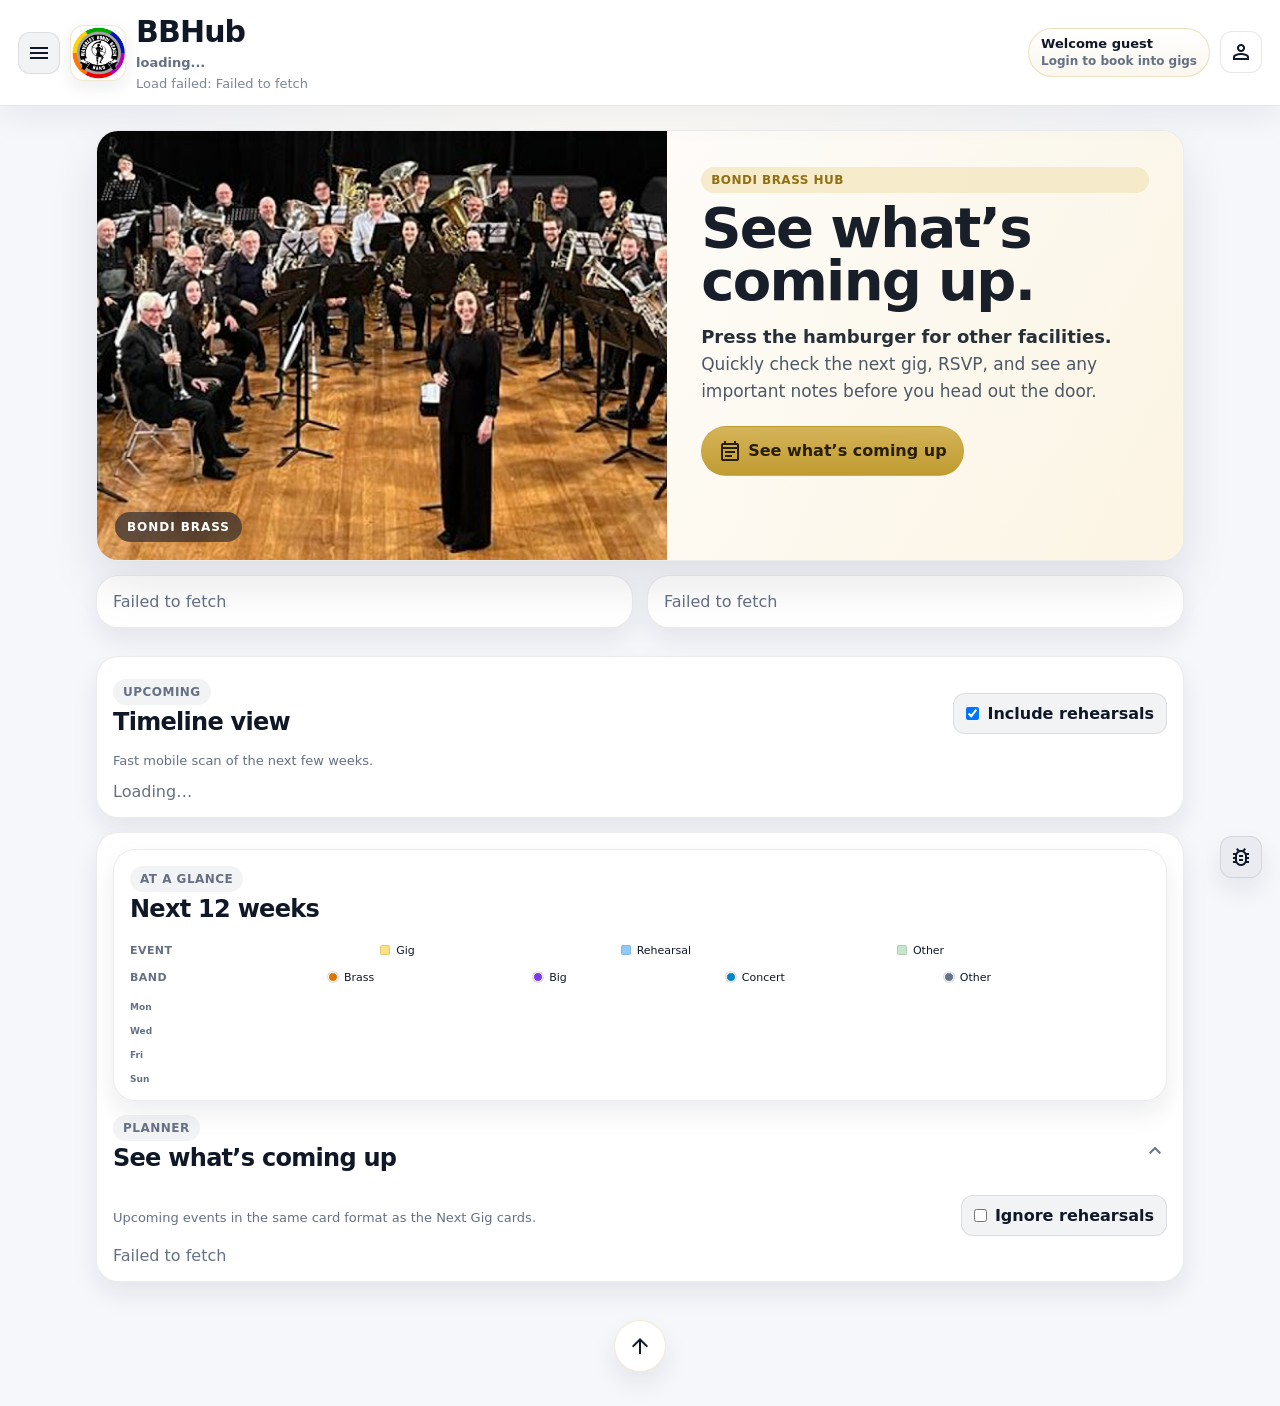
==== commit 70b757e1: "timeline" ====
--- a/index.html
+++ b/index.html
@@ -78,6 +78,17 @@
         <article class="card"><div id="nextGigCard" class="empty">Loading…</div></article>
         <article class="card"><div id="nextRehCard" class="empty">Loading…</div></article>
       </section>
+      <section class="card timelineCard" id="homeTimelineSection">
+        <div class="sectionHead sectionHead--stack-mobile sectionHead--inlineToggle">
+          <div>
+            <div class="label">Upcoming</div>
+            <h2>Timeline view</h2>
+          </div>
+          <label class="togglePill"><input type="checkbox" id="homeTimelineIncludeRehearsalsToggle" checked /> <span>Include rehearsals</span></label>
+        </div>
+        <div class="muted timelineSubhead">Fast mobile scan of the next few weeks.</div>
+        <div id="homeTimelineList" class="timelineList empty">Loading…</div>
+      </section>
 <section class="card">
   
 <section class="card" id="matrixSection">
@@ -178,13 +189,15 @@
 
     <section id="view-planner" class="view">
       <section class="card">
-        <div class="sectionHead sectionHead--stack-mobile">
+        <div class="sectionHead sectionHead--stack-mobile sectionHead--inlineToggle">
           <div>
             <div class="label">Planner</div>
             <h2>Upcoming events</h2>
           </div>
-          <label class="togglePill"><input type="checkbox" id="plannerIgnoreRehearsalsToggle" /> <span>Ignore rehearsals</span></label>
-        </div>
+          <label class="togglePill"><input type="checkbox" id="plannerTimelineIncludeRehearsalsToggle" checked /> <span>Include rehearsals</span></label>
+        </div>
+        <div id="plannerTimelineList" class="timelineList empty">Loading…</div>
+        <div class="timelineDivider"><span>Expanded cards</span></div>
         <div id="plannerList" class="empty">Loading…</div>
       </section>
     </section>
--- a/css/style.css
+++ b/css/style.css
@@ -1023,3 +1023,539 @@
   color:#ef4444;
   display:inline-block;
 }
+
+
+.stageMatrixWrap{overflow:auto}
+.stageMatrix{table-layout:fixed;width:max-content;min-width:100%;border-collapse:collapse}
+.stageMatrix td{min-width:72px;text-align:center;padding:3px 4px;line-height:1.05}
+.stageMatrix__section,.stageMatrix__spacer{min-width:88px;text-align:left;font-weight:800}
+.stageMatrix__section{background:var(--chip);white-space:nowrap;font-size:11px;padding:3px 6px}
+.stageMatrix__spacer{background:rgba(0,0,0,.02)}
+.stageMatrix__chair{background:rgba(255,255,255,.4);font-size:11px;padding:3px 4px}
+.stageMatrix__players{vertical-align:top;font-size:11px;padding:2px 4px}
+.stageMatrix .chairChip{padding:2px 6px;font-size:11px;line-height:1;border-radius:999px}
+.stageMatrix .stageName{display:inline-block;line-height:1.05;font-size:11px;font-weight:700;white-space:nowrap;margin:0;padding:0}
+.stageMatrix .stageName--vacant{font-style:italic;letter-spacing:.3px;color:#b91c1c;font-weight:700}
+.stageMatrix .stageName--y{color:var(--ok)}
+.stageMatrix .stageName--m{color:color-mix(in srgb, var(--maybe) 80%, black 10%)}
+.stageMatrix .stageName--n{color:color-mix(in srgb, var(--no) 80%, black 10%);opacity:.72}
+.stageMatrix .stageName--me{outline:2px solid color-mix(in srgb, var(--accent) 55%, white);outline-offset:1px;border-radius:6px;padding:0 3px}
+.stageTable--compact.stageMatrix td{min-width:64px;padding:2px 3px;font-size:10px}
+.stageTable--compact.stageMatrix .stageMatrix__section,.stageTable--compact.stageMatrix .stageMatrix__spacer{min-width:82px}
+.stageTable--compact.stageMatrix .chairChip{padding:2px 5px;font-size:10px}
+.stageTable--compact.stageMatrix .stageName{font-size:10px}
+.rsvpPill--mini{font-size:10px;padding:2px 6px}
+#stageSvg text{dominant-baseline:middle}
+
+.stageMatrix .stageMatrix__vacant{background:#ffe4e6}
+.stageMatrix .stageMatrix__vacant .stageName{font-weight:700;color:#b91c1c}
+.stageMatrix .stageName--vacant{font-style:italic;letter-spacing:.3px;color:#b91c1c}
+
+
+/* v18 verification patch: showcase for NEXT cards, dense for planner/list cards */
+.eventCard--showcase{
+  border:0 !important;
+  padding:0 !important;
+  overflow:hidden;
+  border-radius:24px;
+  box-shadow:0 16px 34px rgba(17,24,39,.12);
+  background:
+    radial-gradient(900px 170px at top left, rgba(255,255,255,.52), rgba(255,255,255,0) 50%),
+    linear-gradient(180deg, color-mix(in srgb, var(--band-accent) 14%, #f4f0e6) 0%, #f4f0e6 36%);
+}
+.eventCard--showcase::before{display:none !important;}
+.eventShowcase__bandbar{
+  padding:12px 16px;
+  background:color-mix(in srgb, var(--band-accent) 84%, white 16%);
+  color:var(--band-text, #fff);
+  font-weight:900;
+  letter-spacing:.06em;
+  font-size:12px;
+}
+.eventShowcase__inner{padding:16px;}
+.eventShowcase__topline{display:flex;justify-content:space-between;gap:10px;align-items:flex-start;margin-bottom:10px;}
+.eventShowcase__type{display:inline-flex;align-items:center;padding:6px 10px;border-radius:999px;background:rgba(255,255,255,.55);border:1px solid rgba(84,101,128,.12);font-size:12px;font-weight:900;letter-spacing:.03em;}
+.eventShowcase__title{font-size:24px;line-height:1.02;font-weight:900;color:#556b89;letter-spacing:-.03em;margin-bottom:14px;max-width:86%;}
+.eventShowcase__attention{background:rgba(255,255,255,.55);border:1px solid rgba(173,57,41,.10);border-radius:18px;padding:12px 14px;margin-bottom:14px;}
+.eventShowcase__attention .compactCard__playersNeeded{margin:0;padding:0;background:none;border:0;}
+.eventShowcase__attention .playersNeededRow{padding:0;margin:0;background:none;border:0;}
+.eventShowcase__info{display:grid;gap:10px;margin-bottom:16px;font-size:16px;}
+.eventShowcase__meta{display:flex;align-items:flex-start;gap:8px;color:#647791;}
+.eventShowcase__meta .compactCard__icon{margin-top:1px;}
+.eventShowcase__footer{display:flex;justify-content:space-between;align-items:center;gap:8px;margin-bottom:10px;}
+.eventShowcase__footer .compactCard__countdown{background:#f1ece2;padding:10px 13px;border-radius:999px;border:1px solid rgba(84,101,128,.16);font-weight:800;}
+.eventShowcase__footer .detailsHint{font-size:13px;font-weight:800;color:#607389;}
+.eventCard--showcase .responseMatrixWrap{align-items:flex-end;}
+.eventCard--showcase .responseSavedMeta{max-width:180px;text-align:right;}
+.eventCard--showcase .cardDetails{margin-top:10px;}
+
+.eventCard--dense{
+  border-left:7px solid var(--band-accent) !important;
+  border-top:1px solid rgba(89,105,130,.12) !important;
+  border-right:1px solid rgba(89,105,130,.12) !important;
+  border-bottom:1px solid rgba(89,105,130,.12) !important;
+  padding:14px !important;
+  border-radius:22px;
+  box-shadow:0 8px 24px rgba(35,46,66,.10);
+  background:#f4f0e6;
+}
+.eventCard--dense::before{display:none !important;}
+.eventCard--dense .compactCard__row{align-items:flex-start;}
+.eventCard--dense .compactCard__row + .compactCard__row{margin-top:8px;}
+.eventCard--dense .compactCard__title{font-size:19px;line-height:1.05;white-space:normal;}
+.eventCard--dense .compactCard__metaText{white-space:normal;}
+.eventCard--dense .compactCard__countdown{background:#f1ece2;padding:7px 10px;border-radius:999px;border:1px solid rgba(84,101,128,.16);font-size:13px;font-weight:800;}
+.eventCard--dense .themePill{padding:7px 11px;font-size:11px;font-weight:900;}
+.eventCard--dense .cardDetails{margin-top:8px;}
+.miniRsvpOnly{display:flex;gap:6px;flex-shrink:0;}
+.miniRsvpOnly .responseMini{width:34px;height:34px;}
+.compactLoginBtn{padding:8px 10px;font-size:12px;}
+
+#homeNextGig .eventCard--showcase,
+#homeNextRehearsal .eventCard--showcase,
+#nextGigCard .eventCard--showcase,
+#nextRehearsalCard .eventCard--showcase{
+  outline:4px dashed rgba(85,107,137,.22);
+  outline-offset:4px;
+}
+
+#plannerList .eventCard--dense,
+#homePlannerList .eventCard--dense{
+  background:#f7f4ec;
+}
+
+
+/* v18 header colour hard fallback patch */
+.eventShowcase__bandbar{
+  background:#6b7280;
+  background-color:#6b7280 !important;
+  color:#ffffff !important;
+}
+.eventCard--showcase.eventCard--gig .eventShowcase__bandbar{
+  background:#b45309 !important;
+  background-color:#b45309 !important;
+  color:#fff !important;
+}
+.eventCard--showcase.eventCard--rehearsal .eventShowcase__bandbar{
+  background:#2563eb !important;
+  background-color:#2563eb !important;
+  color:#fff !important;
+}
+.eventCard--showcase.eventCard--other .eventShowcase__bandbar{
+  background:#6b7280 !important;
+  background-color:#6b7280 !important;
+  color:#fff !important;
+}
+.eventCard--showcase.eventCard--gig{
+  background:linear-gradient(180deg, #f6ead7 0%, #f4f0e6 38%) !important;
+}
+.eventCard--showcase.eventCard--rehearsal{
+  background:linear-gradient(180deg, #e8f1ff 0%, #f4f0e6 38%) !important;
+}
+.eventCard--showcase.eventCard--other{
+  background:linear-gradient(180deg, #eceff3 0%, #f4f0e6 38%) !important;
+}
+
+
+/* v19 showcase polish */
+.eventCard--showcase{
+  border-radius:20px !important;
+  box-shadow:0 12px 28px rgba(22,32,54,.14) !important;
+  background:
+    linear-gradient(180deg, rgba(255,255,255,.20), rgba(255,255,255,0) 18%),
+    linear-gradient(180deg, #f5f2e8 0%, #eeeadf 100%) !important;
+}
+.eventCard--showcase .eventShowcase__bandbar{
+  padding:14px 16px !important;
+  font-size:13px !important;
+  letter-spacing:.05em !important;
+}
+.eventCard--showcase.eventCard--gig .eventShowcase__bandbar{
+  background:linear-gradient(90deg, #31c48d 0%, #48bb78 100%) !important;
+}
+.eventCard--showcase.eventCard--rehearsal .eventShowcase__bandbar{
+  background:linear-gradient(90deg, #3b82f6 0%, #2563eb 100%) !important;
+}
+.eventCard--showcase.eventCard--other .eventShowcase__bandbar{
+  background:linear-gradient(90deg, #6b7280 0%, #4b5563 100%) !important;
+}
+.eventShowcase__inner{
+  padding:14px 14px 12px !important;
+}
+.eventShowcase__topline{
+  margin-bottom:8px !important;
+}
+.eventShowcase__type{
+  background:#f7f5ef !important;
+  border:1px solid rgba(84,101,128,.15) !important;
+  color:#5c6f88 !important;
+  box-shadow:0 1px 0 rgba(255,255,255,.7) inset;
+}
+.eventShowcase__title{
+  font-size:20px !important;
+  line-height:1.03 !important;
+  color:#556b89 !important;
+  margin-bottom:12px !important;
+  max-width:100% !important;
+}
+.eventShowcase__attention{
+  border-radius:16px !important;
+  padding:10px 12px !important;
+  background:#f8eeeb !important;
+  border:1px solid rgba(173,57,41,.12) !important;
+  margin-bottom:12px !important;
+}
+.eventShowcase__attention .playersNeededRow{
+  color:#8d1d14 !important;
+  font-weight:800 !important;
+}
+.eventShowcase__info{
+  gap:8px !important;
+  margin-bottom:12px !important;
+}
+.eventShowcase__meta{
+  gap:8px !important;
+  align-items:center !important;
+  padding:0 !important;
+  color:#6a7c95 !important;
+  font-size:15px !important;
+}
+.eventShowcase__meta .compactCard__icon{
+  width:18px;
+  text-align:center;
+  font-size:18px !important;
+  color:#7286a4 !important;
+}
+.eventShowcase__footer{
+  display:grid !important;
+  grid-template-columns:auto auto 1fr !important;
+  align-items:center !important;
+  gap:10px !important;
+  margin:14px 0 8px !important;
+}
+.eventShowcase__action--rsvp .responseMatrixWrap{
+  flex-direction:row !important;
+  align-items:center !important;
+  gap:8px !important;
+}
+.eventShowcase__action--rsvp .responseSavedMeta{
+  display:none !important;
+}
+.eventShowcase__action--rsvp .pillBtn,
+.eventShowcase__action--rsvp .responseBtn{
+  min-height:38px !important;
+  border-radius:999px !important;
+  background:#ece4d3 !important;
+  border:1px solid rgba(84,101,128,.18) !important;
+  box-shadow:0 1px 0 rgba(255,255,255,.65) inset !important;
+}
+.eventShowcase__action--countdown .compactCard__countdown{
+  min-height:38px !important;
+  padding:8px 12px !important;
+  background:#f4efe3 !important;
+  border:1px solid rgba(84,101,128,.16) !important;
+}
+.eventShowcase__detailsBtn{
+  justify-self:end;
+  display:inline-flex;
+  align-items:center;
+  gap:4px;
+  min-height:38px;
+  padding:0 4px;
+  border:0;
+  background:transparent;
+  color:#5e7390;
+  font:inherit;
+  font-weight:800;
+  cursor:pointer;
+}
+.eventShowcase__detailsBtn .material-symbols-outlined{
+  font-size:18px;
+}
+.eventShowcase__detailsBtn:hover{
+  text-decoration:underline;
+}
+.eventCard--showcase .cardDetails{
+  margin-top:6px !important;
+  border-top:1px dashed rgba(84,101,128,.16);
+  padding-top:6px;
+}
+.eventCard--showcase .cardDetails summary{
+  display:none !important;
+}
+@media (max-width: 640px){
+  .eventShowcase__footer{
+    grid-template-columns:1fr 1fr auto !important;
+    gap:8px !important;
+  }
+  .eventShowcase__action--rsvp .pillBtn,
+  .eventShowcase__action--countdown .compactCard__countdown{
+    width:100%;
+    justify-content:center;
+  }
+}
+
+
+/* v20 showcase cleanup */
+.eventCard--showcase .eventShowcase__topline{
+  display:none !important;
+}
+.eventCard--showcase .eventShowcase__title{
+  margin-top:2px !important;
+}
+
+
+/* ===== v21 seat-board stage layout ===== */
+.seatBoard{
+  display:flex;
+  flex-direction:column;
+  gap:14px;
+  margin:10px 0 6px;
+}
+.seatLane{
+  background:rgba(255,255,255,.34);
+  border:1px solid rgba(95,113,138,.12);
+  border-radius:18px;
+  padding:12px;
+}
+.seatLane--needs{
+  box-shadow:inset 0 0 0 1px rgba(220,38,38,.06);
+}
+.seatLane__title{
+  display:flex;
+  align-items:baseline;
+  gap:8px;
+  font-weight:800;
+  color:#556b89;
+  font-size:13px;
+  margin-bottom:10px;
+}
+.seatLane__count{
+  font-size:11px;
+  font-weight:700;
+  color:#8b97ab;
+}
+.seatLane--needs .seatLane__count{
+  color:#b91c1c;
+}
+.seatLane__grid{
+  display:flex;
+  flex-wrap:wrap;
+  gap:10px;
+}
+.seatCard{
+  width:110px;
+  min-height:68px;
+  border-radius:10px;
+  background:#eef1f5;
+  border:1px solid rgba(95,113,138,.15);
+  border-left-width:4px;
+  padding:8px 8px 7px;
+  box-shadow:0 1px 2px rgba(0,0,0,.06);
+}
+.seatCard__code{
+  font-size:12px;
+  line-height:1.1;
+  font-weight:800;
+  color:#334155;
+  margin-bottom:6px;
+}
+.seatCard__player{
+  font-size:14px;
+  line-height:1.15;
+  font-weight:800;
+  color:#16a34a;
+  margin-bottom:5px;
+  word-break:break-word;
+}
+.seatCard__instrument{
+  font-size:10px;
+  line-height:1.1;
+  color:#6b7a90;
+}
+.seatCard--vacant{
+  background:#fdecec;
+  border-color:rgba(220,38,38,.18);
+  box-shadow:0 1px 2px rgba(127,29,29,.06);
+}
+.seatCard--vacant .seatCard__player{
+  color:#b91c1c;
+}
+.seatCard--vacant .seatCard__player::before{
+  content:"⚠ ";
+  font-size:12px;
+}
+.seatCard--filled{
+  background:#eef2ee;
+}
+.seat--soprano{ border-left-color:#2563eb; }
+.seat--cornet{ border-left-color:#3b82f6; }
+.seat--flugel{ border-left-color:#0ea5a8; }
+.seat--horn{ border-left-color:#9333ea; }
+.seat--euph{ border-left-color:#14b8a6; }
+.seat--bari{ border-left-color:#10b981; }
+.seat--tbone{ border-left-color:#64748b; }
+.seat--bass{ border-left-color:#475569; }
+.seat--perc{ border-left-color:#ef4444; }
+.seat--staff{ border-left-color:#a16207; }
+.seat--guest{ border-left-color:#7c3aed; }
+.seat--default{ border-left-color:#94a3b8; }
+
+/* hide legacy dense table after transform */
+.stageMatrix table[data-v21Done="1"],
+.swimlaneTable[data-v21Done="1"],
+.stageSwimlane table[data-v21Done="1"],
+table.stageTable[data-v21Done="1"]{
+  display:none !important;
+}
+
+@media (max-width: 640px){
+  .seatLane{ padding:10px; border-radius:14px; }
+  .seatLane__grid{ gap:8px; }
+  .seatCard{
+    width:calc(50% - 4px);
+    min-width:132px;
+    flex:1 1 calc(50% - 4px);
+  }
+}
+
+
+/* v22 stage table cleanup */
+.stageList{
+  width:100%;
+  border-collapse:separate;
+  border-spacing:0 6px;
+}
+.stageList__sectionRow td{
+  padding:8px 0 2px;
+  border:0;
+  background:transparent;
+}
+.stageList__section{
+  font-weight:800;
+  color:#556b89;
+  font-size:12px;
+  letter-spacing:.02em;
+}
+.stageList__row td{
+  background:rgba(255,255,255,.55);
+  border-top:1px solid rgba(95,113,138,.10);
+  border-bottom:1px solid rgba(95,113,138,.10);
+  padding:8px 10px;
+  vertical-align:top;
+}
+.stageList__row td:first-child{
+  border-left:1px solid rgba(95,113,138,.10);
+  border-radius:10px 0 0 10px;
+  width:130px;
+}
+.stageList__row td:last-child{
+  border-right:1px solid rgba(95,113,138,.10);
+  border-radius:0 10px 10px 0;
+}
+.stageList__row--vacant td{
+  background:#fff1f1;
+}
+.stageList__chair{
+  white-space:nowrap;
+}
+.stageList__chair .chairChip{
+  margin-right:8px;
+}
+.stageList__chairLabel{
+  display:block;
+  margin-top:4px;
+  font-size:11px;
+  color:#8090a6;
+}
+.stageList__names .stageName{
+  display:inline-block;
+  margin:0 6px 4px 0;
+}
+
+.seatCard__player{
+  display:block;
+  font-size:14px;
+  line-height:1.1;
+  font-weight:800;
+  color:#16a34a;
+  margin-bottom:3px;
+  word-break:break-word;
+}
+.seatCard__player--vacant{
+  color:#b91c1c;
+}
+.seatCard__player--vacant::before{
+  content:"⚠ ";
+  font-size:12px;
+}
+.seatCard__player--me{
+  text-decoration:underline;
+}
+.seatCard__more{
+  font-size:11px;
+  font-weight:700;
+  color:#7b8799;
+  margin-top:2px;
+}
+
+
+.apiDebugToggleBtn{position:fixed;right:18px;bottom:22px;z-index:90;box-shadow:var(--shadow)}
+.apiDebugToggleBtn.is-active{outline:2px solid rgba(37,99,235,.28)}
+.apiDebugDrawer{position:fixed;right:18px;bottom:78px;width:min(92vw,520px);max-height:min(68vh,720px);z-index:95;background:var(--panel);border:1px solid var(--border);border-radius:20px;box-shadow:var(--shadow);padding:14px;display:flex;flex-direction:column;gap:10px}
+.apiDebugHead{display:flex;justify-content:space-between;gap:12px;align-items:flex-start}.apiDebugHead h3{margin:2px 0 0;font-size:18px}.apiDebugHeadActions{display:flex;gap:8px;align-items:center}
+.apiDebugSubhead{display:flex;justify-content:space-between;gap:8px;font-size:12px;color:var(--muted)}
+.apiDebugLog{overflow:auto;display:flex;flex-direction:column;gap:10px;padding-right:2px}
+.apiDebugItem{border:1px solid var(--border);background:var(--chip);border-radius:14px;padding:10px}.apiDebugItem.is-request{border-color:rgba(37,99,235,.22)}.apiDebugItem.is-error{border-color:rgba(220,38,38,.22);background:#fff4f4}
+.apiDebugMeta{display:flex;justify-content:space-between;gap:8px;align-items:center;margin-bottom:6px}.apiDebugBadge{font-size:11px;font-weight:800;letter-spacing:.04em;color:var(--muted)}.apiDebugTime{font-size:11px;color:var(--muted)}
+.apiDebugEndpoint{font-size:11px;color:var(--muted);margin-bottom:6px;word-break:break-all}.apiDebugPre{margin:0;white-space:pre-wrap;word-break:break-word;font-size:12px;line-height:1.35;font-family:ui-monospace,SFMono-Regular,Consolas,monospace}.apiDebugEmpty{padding:16px;border:1px dashed var(--border);border-radius:14px;color:var(--muted);text-align:center}
+@media(max-width:820px){.apiDebugDrawer{left:12px;right:12px;bottom:72px;width:auto;max-height:64vh}.apiDebugToggleBtn{right:12px;bottom:16px}}
+
+
+/* timeline view */
+.timelineCard{overflow:hidden}
+.timelineList{display:flex;flex-direction:column;gap:18px}
+.timelineMonth{display:flex;flex-direction:column;gap:10px}
+.timelineMonth__label{font-size:15px;font-weight:900;letter-spacing:-.02em;color:var(--text);padding-top:2px}
+.timelineMonth__body{display:flex;flex-direction:column;gap:10px}
+.timelineRow{display:grid;grid-template-columns:72px 1fr;gap:12px;align-items:stretch}
+.timelineRow--sameDay{margin-top:-2px}
+.timelineDate{display:flex;flex-direction:column;align-items:center;justify-content:center;border-radius:18px;background:linear-gradient(180deg,#f8fafc,#eef2f7);border:1px solid var(--border);min-height:88px;padding:8px 4px}
+.timelineDate--ghost{visibility:hidden}
+.timelineDate__day{font-size:13px;font-weight:900;color:var(--muted);text-transform:uppercase;letter-spacing:.04em}
+.timelineDate__num{font-size:32px;font-weight:900;line-height:1;color:var(--text);letter-spacing:-.04em}
+.timelineDate__month{font-size:12px;font-weight:800;color:var(--muted);text-transform:uppercase}
+.timelineEvent{appearance:none;border:none;text-align:left;width:100%;border-radius:24px;padding:16px 18px;background:var(--timeline-band, #dbeafe);color:var(--timeline-band-text, #111827);box-shadow:0 10px 24px rgba(16,24,39,.08);display:flex;flex-direction:column;gap:10px;cursor:pointer;transition:transform .18s ease, box-shadow .18s ease, filter .18s ease}
+.timelineEvent:hover{transform:translateY(-1px);box-shadow:0 14px 28px rgba(16,24,39,.12);filter:saturate(1.02)}
+.timelineEvent__top{display:flex;align-items:flex-start;gap:10px}
+.timelineEvent__icon{font-size:20px;opacity:.92;margin-top:1px;flex:0 0 auto}
+.timelineEvent__title{font-size:18px;font-weight:900;line-height:1.15;flex:1}
+.timelineEvent__meta{font-size:14px;font-weight:700;line-height:1.35;opacity:.92}
+.timelineEvent__foot{display:flex;justify-content:space-between;gap:10px;align-items:center;flex-wrap:wrap;font-size:12px;font-weight:900}
+.timelineBand{display:inline-flex;align-items:center;padding:6px 10px;border-radius:999px;background:rgba(255,255,255,.28);backdrop-filter:blur(4px)}
+.timelineRspv{display:inline-flex;align-items:center;padding:6px 10px;border-radius:999px;background:rgba(255,255,255,.28)}
+.timelineYou{display:inline-flex;align-items:center;padding:5px 8px;border-radius:999px;background:rgba(255,255,255,.34);font-size:12px;font-weight:900;white-space:nowrap}
+.timelineYou--y,.timelineYou--m,.timelineYou--n{background:rgba(255,255,255,.36)}
+.timelineNeed{display:flex;align-items:flex-start;gap:6px;padding:8px 10px;border-radius:12px;background:rgba(255,248,225,.78);color:#5a4300;font-size:12px;font-weight:900}
+.timelineNeed .material-symbols-outlined{font-size:16px;margin-top:1px}
+
+.timelineSubhead{margin:-6px 0 14px;color:var(--muted)}
+.timelineEvent__metaLink{color:inherit;text-decoration:none;border-bottom:1px solid rgba(255,255,255,.0);transition:border-color .18s ease, opacity .18s ease}
+.timelineEvent__metaLink:hover{border-bottom-color:currentColor;opacity:1}
+.timelineEvent__metaLink .material-symbols-outlined{font-size:15px;vertical-align:-3px;margin-right:4px}
+.timelineEvent__metaSep{opacity:.68;margin:0 6px}
+.timelineDivider{display:flex;align-items:center;gap:12px;margin:16px 0 14px;color:var(--muted);font-size:12px;font-weight:900;text-transform:uppercase;letter-spacing:.08em}
+.timelineDivider::before,.timelineDivider::after{content:"";height:1px;background:var(--border);flex:1}
+@media (max-width: 620px){
+  .timelineRow{grid-template-columns:62px 1fr;gap:10px}
+  .timelineDate{min-height:82px;border-radius:16px}
+  .timelineDate__num{font-size:28px}
+  .timelineEvent{border-radius:22px;padding:14px 14px}
+  .timelineEvent__title{font-size:17px}
+  .timelineEvent__meta{font-size:13px}
+  .timelineEvent__foot{font-size:11px}
+  .timelineBand,.timelineRspv,.timelineYou{padding:5px 8px}
+}
+html[data-theme="dark"] .timelineDate{background:linear-gradient(180deg,#161a22,#11151d)}
+html[data-theme="dark"] .timelineEvent{box-shadow:0 10px 24px rgba(0,0,0,.28)}
+html[data-theme="dark"] .timelineBand,html[data-theme="dark"] .timelineRspv,html[data-theme="dark"] .timelineYou{background:rgba(17,24,39,.22)}
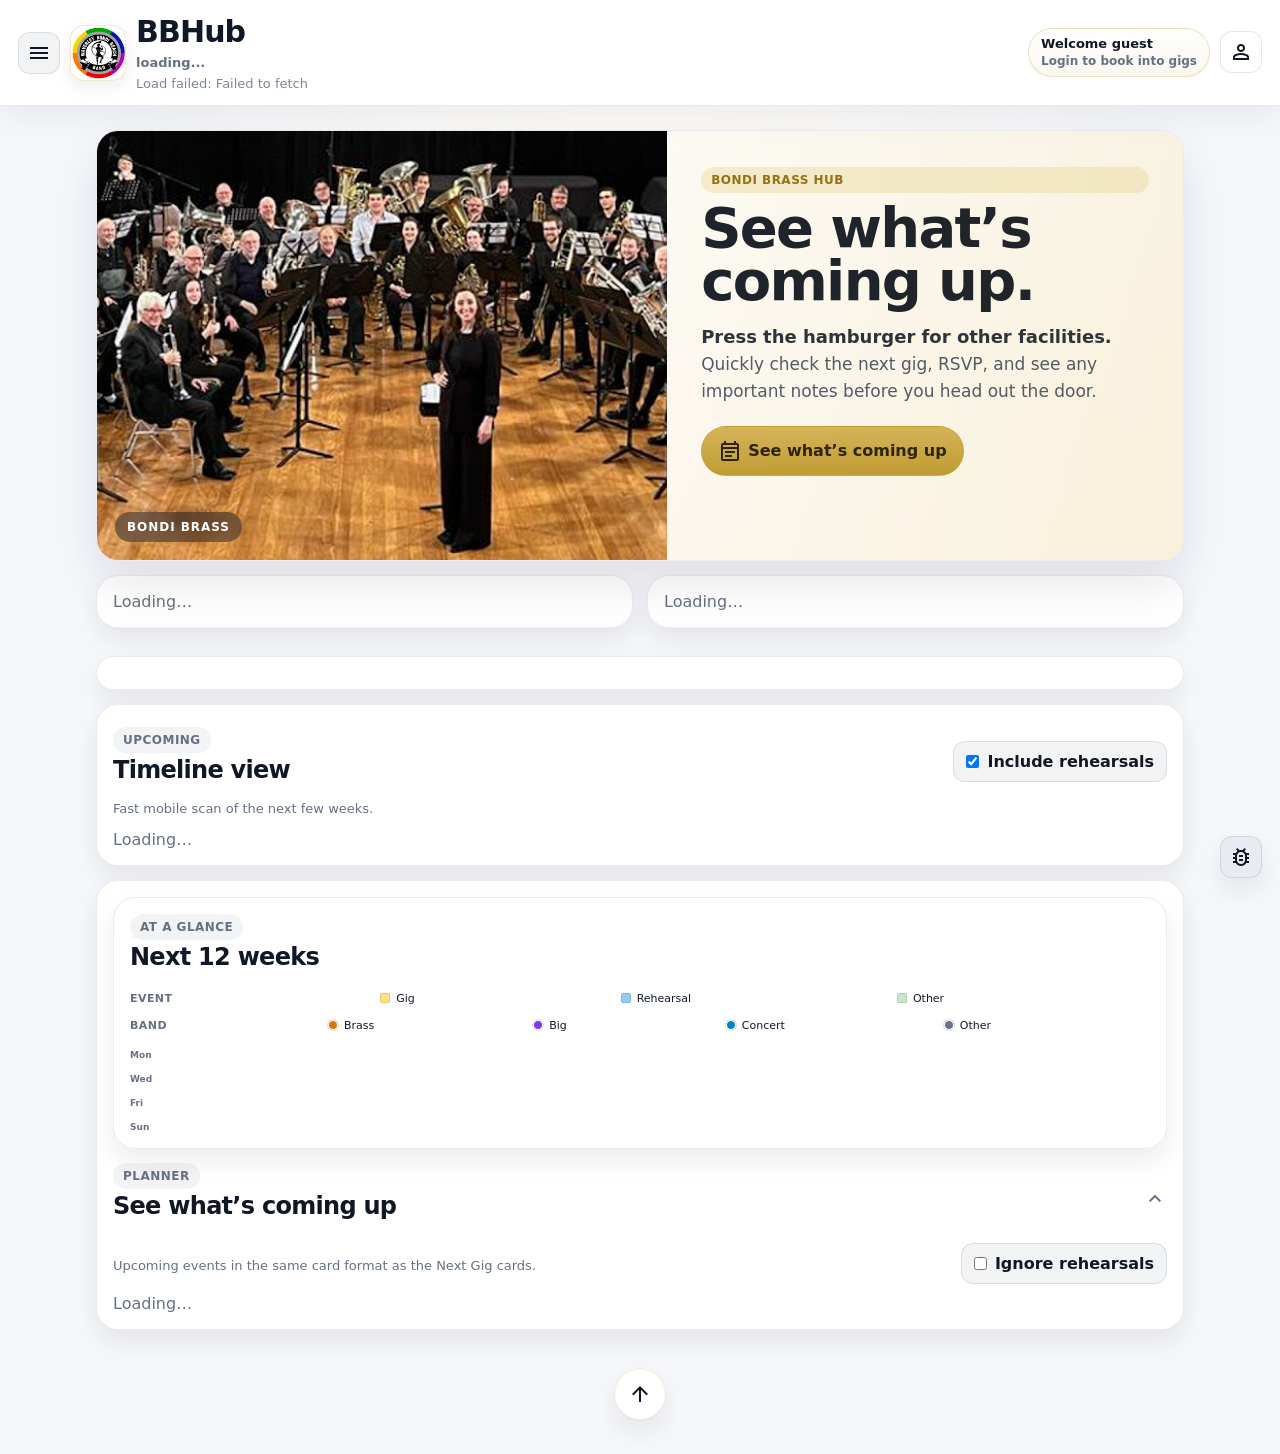
==== commit a7e2d006: "add comments" ====
--- a/index.html
+++ b/index.html
@@ -9,6 +9,7 @@
   <link rel="stylesheet" href="css/style.css" />
 </head>
 <body>
+<div id="loadingOverlay" class="loadingOverlay hidden"><div class="loadingOverlay__panel"><img src="images/loading.gif" alt="Loading" class="loadingOverlay__gif"><div class="loadingOverlay__text">Loading BBHub…</div></div></div>
   <aside id="sidePanel" class="sidePanel hidden">
     <div class="sideHeader">
       <span class="material-symbols-outlined">menu</span>
@@ -78,6 +79,9 @@
         <article class="card"><div id="nextGigCard" class="empty">Loading…</div></article>
         <article class="card"><div id="nextRehCard" class="empty">Loading…</div></article>
       </section>
+
+      <section class="card noticeboardCard" id="bandNoticeboard"></section>
+
       <section class="card timelineCard" id="homeTimelineSection">
         <div class="sectionHead sectionHead--stack-mobile sectionHead--inlineToggle">
           <div>
--- a/css/style.css
+++ b/css/style.css
@@ -148,11 +148,11 @@
 .navBtn{background:#fff}
 .navBtn.active,.segBtn.active{background:var(--accent-soft);border-color:rgba(191,155,48,.36);color:var(--accent-strong)}
 .hero{position:relative;grid-template-columns:1.05fr .95fr;border-color:rgba(191,155,48,.16);box-shadow:0 22px 48px rgba(16,24,39,.10)}
-.hero::before{content:"";position:absolute;inset:0;background:linear-gradient(90deg, rgba(255,255,255,.02), rgba(191,155,48,.06));pointer-events:none}
+.hero::before{content:"";position:absolute;inset:0;background:linear-gradient(90deg, rgba(255,255,255,.04), rgba(191,155,48,.10));pointer-events:none}
 .hero__media{position:relative;overflow:hidden}
-.hero__media::after{content:"Bondi Brass";position:absolute;left:18px;bottom:18px;padding:8px 12px;border-radius:999px;background:rgba(16,24,39,.58);backdrop-filter:blur(6px);color:#fff;font-size:12px;font-weight:800;letter-spacing:.08em;text-transform:uppercase}
+.hero__media::after{content:"Bondi Brass";position:absolute;left:18px;bottom:18px;padding:8px 12px;border-radius:999px;background:rgba(16,24,39,.45);backdrop-filter:blur(4px);color:#fff;font-size:12px;font-weight:800;letter-spacing:.08em;text-transform:uppercase}
 .hero__media img{transform:scale(1.02)}
-.hero__content{padding:36px 34px 34px;background:linear-gradient(135deg, rgba(255,255,255,.98), rgba(255,250,238,.98))}
+.hero__content{padding:36px 34px 34px;background:linear-gradient(135deg, rgba(255,255,255,.96), rgba(255,250,238,.96))}
 .label--accent{background:var(--accent-soft);color:var(--accent-strong)}
 .hero__content h2{font-size:clamp(34px,4.6vw,56px);line-height:.95;letter-spacing:-.05em;max-width:9ch}
 .heroText{font-size:17px;line-height:1.55;color:#475467;max-width:46ch}
@@ -217,7 +217,7 @@
   .hero{grid-template-columns:1fr;min-height:420px}
   .hero__media{order:0;max-height:none;min-height:420px}
   .hero__media::after{bottom:14px;left:14px}
-  .hero__content{position:absolute;inset:auto 0 0 0;z-index:2;padding:22px 18px 18px;background:linear-gradient(180deg, rgba(10,12,16,.08), rgba(10,12,16,.82) 42%, rgba(10,12,16,.94) 100%)}
+  .hero__content{position:absolute;inset:auto 0 0 0;z-index:2;padding:22px 18px 18px;background:linear-gradient(180deg, rgba(0,0,0,0.05), rgba(0,0,0,0.28) 50%, rgba(0,0,0,0.50) 100%);backdrop-filter:blur(2px)}
   .hero__content h2,.heroText,.heroText--tagline,.heroChip{color:#fff}
   .hero__content h2{font-size:clamp(32px,8vw,48px);max-width:11ch}
   .heroText{max-width:32ch;color:rgba(255,255,255,.88)}
@@ -234,7 +234,7 @@
   main{padding:10px}
   .hero{min-height:460px}
   .hero__media{min-height:460px}
-  .hero__content{padding:18px 16px 16px}
+  .hero__content{padding:18px 16px 16px;background:linear-gradient(180deg, rgba(0,0,0,0.04), rgba(0,0,0,0.22) 50%, rgba(0,0,0,0.45) 100%)}
   .heroActions{display:grid;grid-template-columns:1fr;gap:10px}
   .grid--cards{grid-template-columns:1fr}
   .compactCard__row{flex-wrap:wrap}
@@ -1559,3 +1559,228 @@
 html[data-theme="dark"] .timelineDate{background:linear-gradient(180deg,#161a22,#11151d)}
 html[data-theme="dark"] .timelineEvent{box-shadow:0 10px 24px rgba(0,0,0,.28)}
 html[data-theme="dark"] .timelineBand,html[data-theme="dark"] .timelineRspv,html[data-theme="dark"] .timelineYou{background:rgba(17,24,39,.22)}
+
+/* v23 comments */
+.commentBlock{display:grid;gap:10px;margin-top:8px}
+.commentList{display:grid;gap:8px}
+.commentItem{padding:10px 12px;border:1px solid var(--border);border-radius:14px;background:rgba(255,255,255,.38)}
+.commentMeta{display:flex;justify-content:space-between;gap:10px;font-size:12px;color:var(--muted);margin-bottom:6px;flex-wrap:wrap}
+.commentText{font-size:14px;line-height:1.4;white-space:pre-wrap}
+.commentTags,.commentTagRow{display:flex;gap:8px;flex-wrap:wrap}
+.commentTag{display:inline-flex;align-items:center;padding:4px 8px;border-radius:999px;background:var(--chip);border:1px solid var(--border);font-size:11px;font-weight:800;text-transform:uppercase;letter-spacing:.04em}
+.commentComposer{display:grid;gap:10px;padding:12px;border:1px dashed var(--border);border-radius:14px;background:rgba(255,255,255,.24)}
+.commentTagBtn{border:1px solid var(--border);background:var(--chip);color:var(--text);border-radius:999px;padding:7px 10px;font:inherit;font-size:12px;font-weight:800;cursor:pointer;text-transform:uppercase;letter-spacing:.03em}
+.commentTagBtn.is-active{background:var(--accent-soft);border-color:rgba(191,155,48,.38);color:var(--accent-strong)}
+.commentTextarea,.commentInput{width:100%;padding:10px 12px;border:1px solid var(--border);background:var(--panel);color:var(--text);border-radius:12px;font:inherit}
+.commentGuestRow{display:grid;grid-template-columns:1fr 1fr;gap:10px}
+.commentMoreBtn{justify-self:start}
+.progComments{margin-top:10px}
+@media(max-width:620px){.commentGuestRow{grid-template-columns:1fr}.commentItem{padding:9px 10px}}
+
+/* v23.2 visible comments */
+.noticeboardCard{margin-bottom:14px}
+.noticeboardSummary{display:inline-flex;align-items:center;gap:8px;padding:8px 12px;border-radius:999px;background:var(--chip);font-size:12px;font-weight:800;color:var(--muted)}
+.commentUtilityWrap{margin:10px 0 0}
+.commentUtilityRow{display:flex;justify-content:space-between;align-items:center;gap:10px;flex-wrap:wrap;padding:10px 12px;border:1px solid var(--border);border-radius:14px;background:rgba(255,255,255,.28);margin:8px 0 10px}
+.commentUtilityInfo{display:inline-flex;align-items:center;gap:8px;font-size:13px;color:var(--muted);font-weight:700;flex-wrap:wrap}
+.commentUtilityInfo strong{color:var(--text)}
+.commentUtilityActions{display:flex;gap:8px;align-items:center}
+.commentJumpBtn{padding:8px 12px}
+.eventShowcase__inner .commentUtilityRow{margin-top:4px;margin-bottom:10px}
+@media(max-width:620px){.commentUtilityRow{padding:9px 10px}.commentUtilityInfo{font-size:12px;width:100%}.commentUtilityActions{width:100%}.commentJumpBtn{width:100%;justify-content:center}}
+
+
+/* v23.3 event notices */
+.eventNoticesCard{margin:8px 0 12px;padding:12px 12px 10px;border:1px solid var(--border);border-radius:16px;background:rgba(255,255,255,.32)}
+.eventNoticesHead{display:flex;justify-content:space-between;align-items:flex-start;gap:10px;flex-wrap:wrap;margin-bottom:8px}
+.eventNoticesTitleWrap .label{margin-bottom:4px}
+.eventNoticesControls{display:flex;align-items:center;gap:8px}
+.noticeViewToggle{display:inline-flex;gap:6px}
+.noticeViewToggle .segBtn{padding:8px 10px;border-radius:999px;font-size:12px}
+.eventNoticesScroller{max-height:180px;overflow:auto;padding-right:4px}
+.eventNoticesAccordion{margin-top:8px;border-top:1px dashed var(--border);padding-top:8px}
+.eventNoticesAccordion summary{cursor:pointer;list-style:none;font-weight:800;color:var(--muted)}
+.eventNoticesAccordion summary::-webkit-details-marker{display:none}
+.eventNoticesAll{display:grid;gap:8px;margin-top:8px}
+.eventNoticeItem{border-radius:12px}
+.eventNoticeItem--compact{display:grid;grid-template-columns:auto auto auto auto auto 1fr;gap:6px;align-items:center;padding:7px 8px;background:rgba(255,255,255,.40);border:1px solid rgba(16,24,39,.06);font-size:12px}
+.eventNoticeItem--compact .eventNoticeText{min-width:0;overflow:hidden;text-overflow:ellipsis;white-space:nowrap}
+.eventNoticeAgo{font-weight:800;color:var(--muted);white-space:nowrap}
+.eventNoticeSep{color:var(--muted)}
+.eventNoticeAuthor{font-weight:800}
+.eventNoticeTag{display:inline-flex;align-items:center;padding:2px 8px;border-radius:999px;background:rgba(11,99,255,.10);border:1px solid rgba(11,99,255,.16);font-size:11px;font-weight:800;white-space:nowrap}
+.eventNoticeItem--pretty{padding:8px 2px 10px 2px;border-bottom:1px solid rgba(16,24,39,.08)}
+.eventNoticeItem--pretty:last-child{border-bottom:none}
+.eventNoticeTime{font-size:12px;color:var(--muted);font-weight:800;margin-bottom:3px}
+.eventNoticeMeta{display:flex;align-items:center;gap:8px;flex-wrap:wrap;margin-bottom:4px}
+.eventNoticeItem--pretty .eventNoticeText{font-size:15px;line-height:1.35}
+@media(max-width:620px){
+  .eventNoticesCard{padding:10px}
+  .eventNoticeItem--compact{grid-template-columns:1fr;gap:3px;align-items:flex-start}
+  .eventNoticeItem--compact .eventNoticeSep{display:none}
+  .eventNoticeItem--compact .eventNoticeText{white-space:normal}
+  .eventNoticesControls{width:100%}
+  .noticeViewToggle{width:100%}
+  .noticeViewToggle .segBtn{flex:1;justify-content:center}
+}
+
+
+/* v23.4 compact notice preview */
+.commentUtilityRow--compact{padding:0;margin:0;background:transparent;border:none}
+.commentUtilityRow--compact .commentUtilityActions{display:flex;gap:8px;align-items:center}
+.commentJumpBtn--count{padding:10px 12px;border-radius:999px;font-weight:800;display:inline-flex;align-items:center;gap:6px;white-space:nowrap}
+.commentJumpBtn--count .material-symbols-outlined{font-size:18px}
+.eventShowcase__action--buttons{display:flex;gap:8px;align-items:center;flex-wrap:wrap;justify-content:flex-end}
+.eventNoticesCard--compact{margin:6px 0 8px;padding:0;background:transparent;border:none;border-radius:0}
+.eventNoticesScroller--preview{max-height:none;overflow:visible;padding-right:0}
+.eventNoticeItem--compact{display:grid;grid-template-columns:auto auto auto auto auto 1fr;gap:4px;align-items:center;font-size:12px;line-height:1.2;padding:1px 0;color:var(--muted);cursor:pointer;border-radius:6px}
+.eventNoticeItem--compact:hover{background:rgba(16,24,39,.04)}
+.eventNoticeAgo,.eventNoticeAuthor,.eventNoticeTag{white-space:nowrap}
+.eventNoticeAuthor{font-weight:700;color:var(--text)}
+.eventNoticeTag{color:var(--muted);font-weight:600;text-transform:lowercase}
+.eventNoticeText{overflow:hidden;text-overflow:ellipsis;white-space:nowrap;color:var(--text)}
+.eventNoticeSep{color:var(--muted);opacity:.7}
+.eventNoticeEmpty{font-size:12px;color:var(--muted);padding:2px 0}
+@media(max-width:620px){
+  .eventShowcase__action--buttons{width:100%;justify-content:stretch}
+  .commentJumpBtn--count,.eventShowcase__detailsBtn{flex:1;justify-content:center}
+  .eventNoticeItem--compact{display:block;padding:2px 0}
+  .eventNoticeItem--compact .eventNoticeSep{display:none}
+}
+
+
+/* v28.2 showcase reminder + loading overlay */
+.eventShowcase__reminder{
+  margin-top:8px;
+  padding:6px 10px;
+  border-top:1px dashed var(--border);
+  font-size:12px;
+  font-weight:700;
+  color:var(--muted);
+}
+.eventShowcase__reminder strong{ color:var(--text); }
+.eventShowcase__reminder--yes{
+  color:#1f7a45;
+  background:rgba(46,204,113,.10);
+  border-radius:10px;
+  border-top:none;
+}
+.eventShowcase__reminder--maybe{
+  color:#8a6b00;
+  background:rgba(241,196,15,.12);
+  border-radius:10px;
+  border-top:none;
+}
+.eventShowcase__reminder--no{
+  color:#a63b2f;
+  background:rgba(231,76,60,.10);
+  border-radius:10px;
+  border-top:none;
+}
+.eventShowcase__reminder--prompt{
+  color:var(--accent-strong, var(--text));
+  background:rgba(191,155,48,.08);
+  border-radius:10px;
+  border-top:none;
+}
+
+.loadingOverlay{
+  position:fixed;
+  inset:0;
+  display:flex;
+  align-items:center;
+  justify-content:center;
+  background:rgba(255,255,255,.90);
+  z-index:9999;
+}
+.loadingOverlay.hidden{
+  opacity:0;
+  visibility:hidden;
+  pointer-events:none;
+}
+.loadingOverlay__panel{
+  display:grid;
+  gap:10px;
+  justify-items:center;
+  padding:18px 22px;
+  border-radius:18px;
+  background:#fff;
+  box-shadow:0 12px 28px rgba(16,24,39,.12);
+  border:1px solid var(--border);
+}
+.loadingOverlay__gif{
+  width:96px;
+  height:96px;
+  object-fit:contain;
+}
+.loadingOverlay__text{
+  font-size:14px;
+  font-weight:800;
+  color:var(--muted);
+}
+
+
+.eventCommentsPreview{
+  margin-top:6px;
+  font-size:11px;
+  opacity:.9;
+}
+.eventCommentsPreview__title{
+  font-weight:700;
+  cursor:pointer;
+}
+.eventCommentsPreview__row{
+  display:grid;
+  grid-template-columns:60px 80px 1fr;
+  gap:6px;
+  padding:2px 0;
+}
+
+
+/* v30.1 event notices below info */
+.eventNoticesCard{
+  margin:8px 0 12px;
+  padding:8px 10px 6px;
+  border:1px solid var(--border);
+  border-radius:14px;
+  background:rgba(255,255,255,.24);
+}
+.eventNoticesDetails{display:block}
+.eventNoticesSummary{
+  list-style:none;
+  cursor:pointer;
+  display:flex;
+  align-items:center;
+  justify-content:space-between;
+  gap:10px;
+  font-size:12px;
+  font-weight:800;
+  color:var(--muted);
+}
+.eventNoticesSummary::-webkit-details-marker{display:none}
+.eventNoticesTitle{font-weight:800}
+.eventNoticesChevron{transition:transform .18s ease}
+.eventNoticesDetails[open] .eventNoticesChevron{transform:rotate(180deg)}
+.eventNoticesScroller{
+  margin-top:6px;
+  display:grid;
+  gap:2px;
+}
+.eventNoticesScroller--preview{max-height:none; overflow:visible; padding-right:0}
+.eventNoticeItem--compact{
+  display:grid;
+  grid-template-columns:auto auto auto auto auto 1fr;
+  gap:6px;
+  align-items:center;
+  padding:1px 0;
+  background:transparent;
+  border:none;
+  border-radius:0;
+  font-size:12px;
+}
+.eventNoticeItem--compact .eventNoticeText{
+  min-width:0;
+  overflow:hidden;
+  text-overflow:ellipsis;
+  white-space:nowrap;
+}
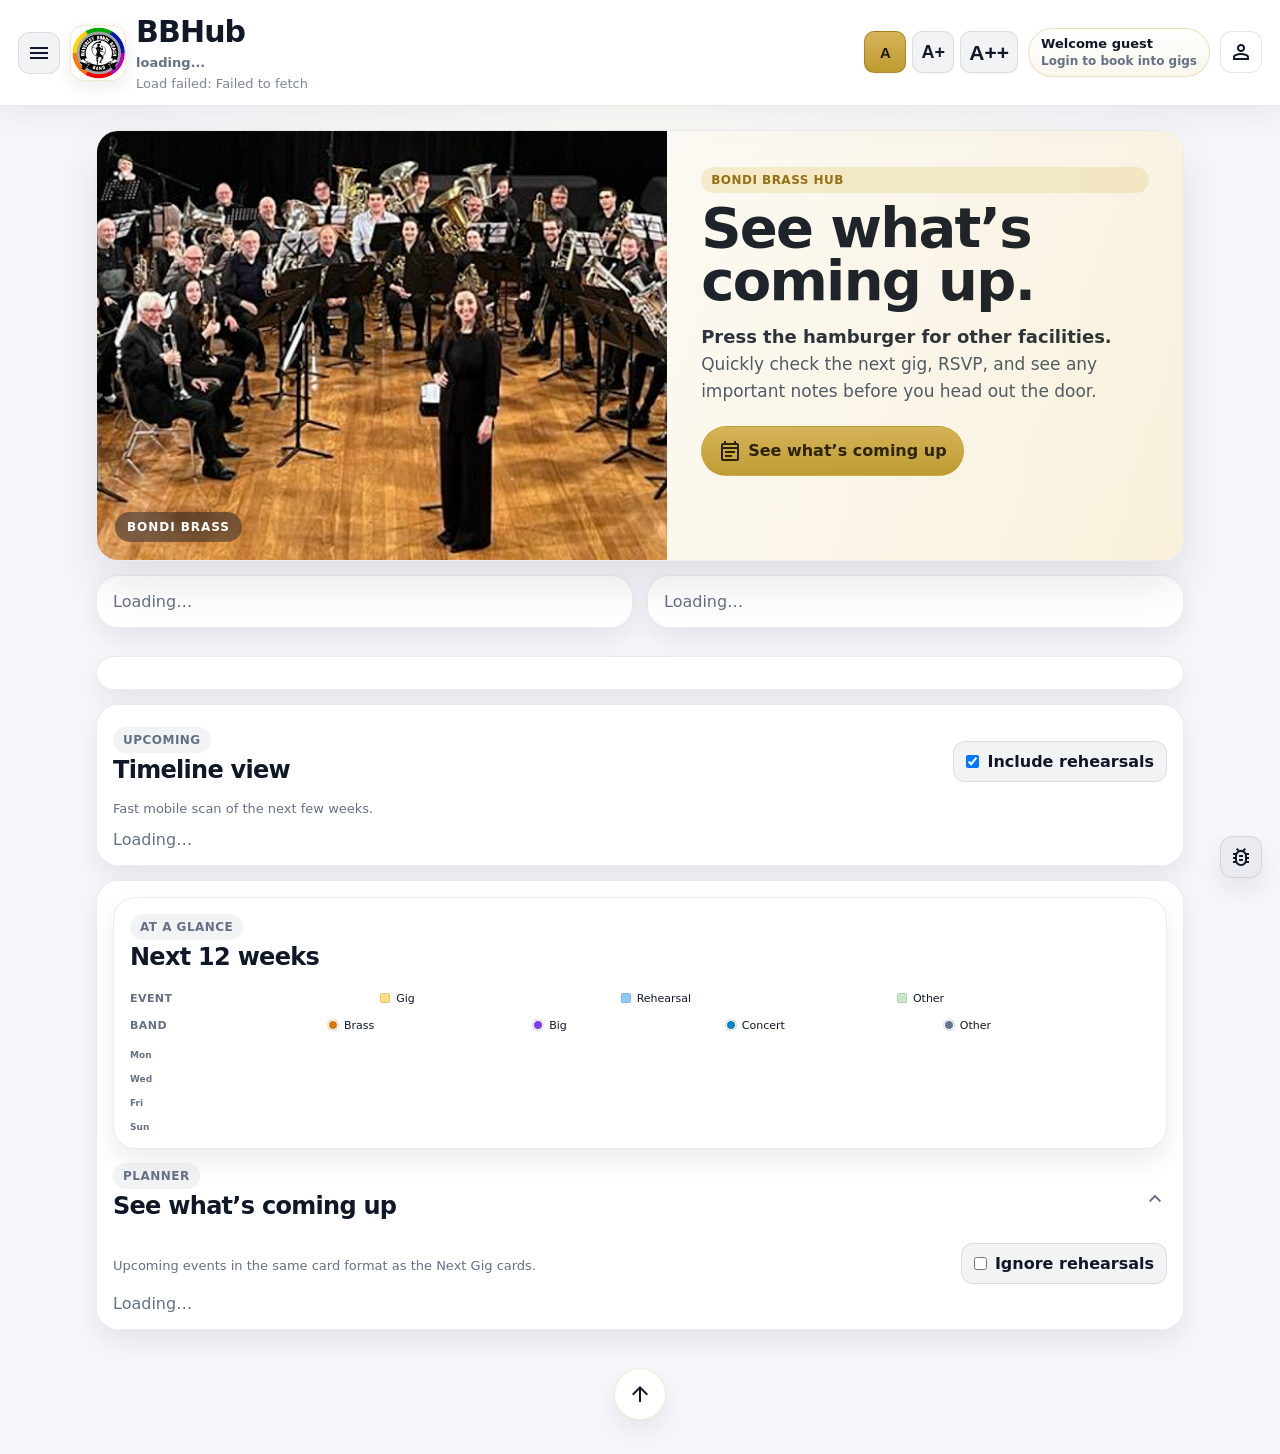
==== commit 5cd7af75: "visionimpaired" ====
--- a/index.html
+++ b/index.html
@@ -30,6 +30,7 @@
       <button class="navBtn" data-view="library"><span class="material-symbols-outlined">library_music</span><span>Band Library</span></button>
       <button class="navBtn" data-view="planner"><span class="material-symbols-outlined">event_note</span><span>Planner</span></button>
       <button class="navBtn" data-view="debug"><span class="material-symbols-outlined">bug_report</span><span>Debug</span></button>
+      <button class="navBtn" id="aboutBtn" type="button"><span class="material-symbols-outlined">info</span><span>About</span></button>
     </nav>
   </aside>
 
@@ -49,6 +50,11 @@
     </div>
 
     <div class="topbar__right">
+      <div class="textSizeControls" aria-label="Text size controls">
+        <button class="textSizeBtn" id="textSizeNormalBtn" type="button" data-text-size="normal" title="Normal text size">A</button>
+        <button class="textSizeBtn" id="textSizeLargeBtn" type="button" data-text-size="large" title="Larger text size">A+</button>
+        <button class="textSizeBtn" id="textSizeXLargeBtn" type="button" data-text-size="xlarge" title="Largest text size">A++</button>
+      </div>
       <div id="greetingPill" class="userPill">Welcome Guest</div>
       <button class="iconBtn authIconBtn" id="loginBtn" title="Login"><span class="material-symbols-outlined">person</span></button>
       <button class="iconBtn authIconBtn hidden" id="logoutBtn" title="Logout"><span class="material-symbols-outlined">logout</span></button>
@@ -57,6 +63,7 @@
 
   <main>
     <section id="view-home" class="view active">
+      <section id="publicEventShell" class="card publicEventShell hidden"></section>
       <section class="hero card" id="heroSection">
         <div class="hero__media">
           <img src="images/hubphoto.jpg" alt="Bondi Brass band" />
@@ -235,15 +242,30 @@
 
       <label class="field">
         <span>Member code</span>
-        <input id="loginKeyInput" placeholder="roy.hill" autocomplete="off" />
+        <input id="loginKeyInput" placeholder="barry.tone" autocomplete="off" />
       </label>
 
-      <div class="loginHelp">For now this build still uses your existing member code, for example <code>roy.hill</code>.</div>
+      <div class="loginHelp">For now this build still uses your existing member code, for example <code>barry.tone</code>.</div>
       <div id="loginResult" class="loginResult muted">Enter your member code and press RSVP.</div>
 
       <div class="loginActions">
         <button type="button" class="primaryBtn" id="findLoginBtn">RSVP</button>
       </div>
+    </form>
+  </dialog>
+
+  <dialog id="aboutDialog" class="loginDialog aboutDialog">
+    <form method="dialog" class="loginPanel aboutPanel">
+      <div class="loginHead">
+        <div>
+          <div class="label">About</div>
+          <h3>BBHub</h3>
+        </div>
+        <button class="iconBtn" value="cancel" title="Close">
+          <span class="material-symbols-outlined">close</span>
+        </button>
+      </div>
+      <div id="aboutContent" class="aboutContent"></div>
     </form>
   </dialog>
 
--- a/css/style.css
+++ b/css/style.css
@@ -1683,6 +1683,29 @@
   border-radius:10px;
   border-top:none;
 }
+.eventShowcase__bandPlan{
+  margin-top:10px;
+  padding-top:10px;
+  border-top:1px solid rgba(148,163,184,.28);
+}
+.eventShowcase__bandPlanTitle{
+  font-size:11px;
+  font-weight:800;
+  letter-spacing:.08em;
+  text-transform:uppercase;
+  color:#475569;
+  margin-bottom:8px;
+}
+.eventShowcase__bandPlan .compactBand{
+  gap:4px;
+}
+.eventShowcase__bandPlan .compactBand__line{
+  font-size:11.5px;
+  grid-template-columns:78px 10px 1fr;
+}
+@media (max-width: 640px){
+  .eventShowcase__bandPlan .compactBand__line{grid-template-columns:68px 10px 1fr;font-size:11px}
+}
 
 .loadingOverlay{
   position:fixed;
@@ -1784,3 +1807,472 @@
   text-overflow:ellipsis;
   white-space:nowrap;
 }
+
+.debugHint{margin-top:8px;font-size:12px;color:var(--muted)}
+.debugTable--compact th,.debugTable--compact td{padding-top:6px;padding-bottom:6px}
+
+
+/* v30.2 compact band plan preview */
+.prettyToggle{display:inline-flex;align-items:center;gap:8px;padding:8px 10px;border:1px solid var(--border);border-radius:999px;background:rgba(255,255,255,.72);font-size:12px;font-weight:800;color:var(--text);cursor:pointer;user-select:none}
+.prettyToggle input{accent-color:var(--accent-strong);width:16px;height:16px;margin:0}
+.inlineStageBox--compactFirst{padding:10px 12px}
+.compactBand{display:flex;flex-direction:column;gap:6px}
+.compactBand__line{display:grid;grid-template-columns:72px 10px 1fr;gap:6px;align-items:start;font-size:12px;line-height:1.35}
+.compactBand__group{font-weight:800;color:#334155;letter-spacing:.02em}
+.compactBand__sep{color:#94a3b8;font-weight:700;text-align:center}
+.compactBand__players{color:#1f2937;min-width:0}
+.compactBand__chairCode{font-weight:800;color:#556b89}
+.compactBand__vacant{color:#b91c1c;font-weight:800}
+@media (max-width: 640px){.compactBand__line{grid-template-columns:64px 10px 1fr;font-size:11.5px}}
+
+
+/* v34 next gig seating board polish */
+.eventShowcase__bandGraphicWrap{
+  margin-top:12px;
+  padding-top:12px;
+  border-top:1px solid rgba(148,163,184,.22);
+}
+.eventShowcase__bandGraphicHead{
+  display:flex;
+  flex-wrap:wrap;
+  align-items:center;
+  justify-content:space-between;
+  gap:8px 12px;
+  margin-bottom:10px;
+}
+.eventShowcase__bandGraphicTitle{
+  font-size:11px;
+  font-weight:800;
+  letter-spacing:.08em;
+  text-transform:uppercase;
+  color:#475569;
+}
+.eventShowcase__bandLegend{
+  display:flex;
+  flex-wrap:wrap;
+  gap:8px 10px;
+  font-size:10.5px;
+  font-weight:700;
+  color:#64748b;
+}
+.eventShowcase__legendItem{
+  display:inline-flex;
+  align-items:center;
+  gap:5px;
+}
+.seatLegendDot{
+  width:10px;
+  height:10px;
+  border-radius:999px;
+  display:inline-block;
+  box-shadow:inset 0 0 0 1px rgba(15,23,42,.08);
+}
+.seatLegendDot--cornet{ background:#60a5fa; }
+.seatLegendDot--horn{ background:#c084fc; }
+.seatLegendDot--low{ background:#34d399; }
+.seatLegendDot--perc{ background:#f87171; }
+
+.eventShowcase__bandPlan .seatBoard{
+  gap:10px;
+}
+.eventShowcase__bandPlan .seatLane{
+  background:linear-gradient(180deg, rgba(255,255,255,.72), rgba(248,250,252,.96));
+  border:1px solid rgba(148,163,184,.18);
+  border-radius:16px;
+  padding:11px 12px;
+}
+.eventShowcase__bandPlan .seatLane--needs{
+  border-color:rgba(220,38,38,.22);
+  box-shadow:inset 0 0 0 1px rgba(254,226,226,.75);
+}
+.eventShowcase__bandPlan .seatLane__title{
+  font-size:12px;
+}
+.eventShowcase__bandPlan .seatLane__grid{
+  gap:8px;
+}
+.eventShowcase__bandPlan .seatCard{
+  width:104px;
+  min-height:72px;
+  padding:8px 8px 7px;
+  transition:transform .18s ease, box-shadow .18s ease;
+}
+.eventShowcase__bandPlan .seatCard:hover{
+  transform:translateY(-1px);
+  box-shadow:0 6px 18px rgba(15,23,42,.10);
+}
+.eventShowcase__bandPlan .seatCard__code{
+  letter-spacing:.02em;
+}
+.eventShowcase__bandPlan .seatCard__instrument{
+  margin-top:4px;
+}
+
+.eventShowcase__bandPlan .seat--cornet{
+  background:linear-gradient(180deg, #eff6ff, #dbeafe);
+  border-left-color:#3b82f6;
+}
+.eventShowcase__bandPlan .seat--soprano{
+  background:linear-gradient(180deg, #eef2ff, #dbeafe);
+  border-left-color:#2563eb;
+}
+.eventShowcase__bandPlan .seat--flugel{
+  background:linear-gradient(180deg, #ecfeff, #cffafe);
+  border-left-color:#06b6d4;
+}
+.eventShowcase__bandPlan .seat--horn{
+  background:linear-gradient(180deg, #faf5ff, #f3e8ff);
+  border-left-color:#9333ea;
+}
+.eventShowcase__bandPlan .seat--euph,
+.eventShowcase__bandPlan .seat--bari{
+  background:linear-gradient(180deg, #ecfdf5, #d1fae5);
+  border-left-color:#10b981;
+}
+.eventShowcase__bandPlan .seat--tbone,
+.eventShowcase__bandPlan .seat--bass{
+  background:linear-gradient(180deg, #f0fdf4, #dcfce7);
+  border-left-color:#16a34a;
+}
+.eventShowcase__bandPlan .seat--perc{
+  background:linear-gradient(180deg, #fef2f2, #fee2e2);
+  border-left-color:#ef4444;
+}
+.eventShowcase__bandPlan .seatCard--vacant{
+  background:linear-gradient(180deg, #fff1f2, #ffe4e6) !important;
+  border-color:rgba(225,29,72,.24);
+  box-shadow:0 0 0 2px rgba(254,205,211,.45), 0 3px 8px rgba(190,24,93,.08);
+  animation:bbhubVacantPulse 1.8s ease-in-out infinite;
+}
+.eventShowcase__bandPlan .seatCard--vacant .seatCard__player{
+  color:#be123c;
+}
+.eventShowcase__bandPlan .seatCard--vacant .seatCard__code{
+  color:#9f1239;
+}
+.eventShowcase__attention .playersNeededRow,
+.eventShowcase__attention .compactCard__playersNeeded,
+.playersNeededRow{
+  position:relative;
+}
+.eventShowcase__attention .playersNeededRow::after,
+.playersNeededRow::after{
+  content:"";
+  display:block;
+  height:2px;
+  margin-top:6px;
+  border-radius:999px;
+  background:linear-gradient(90deg, rgba(239,68,68,.08), rgba(239,68,68,.95), rgba(239,68,68,.08));
+  background-size:180px 100%;
+  animation:bbhubNeedSweep 1.6s linear infinite;
+}
+@keyframes bbhubVacantPulse{
+  0%, 100% { transform:translateY(0) scale(1); box-shadow:0 0 0 2px rgba(254,205,211,.45), 0 3px 8px rgba(190,24,93,.08); }
+  50% { transform:translateY(-1px) scale(1.018); box-shadow:0 0 0 4px rgba(254,205,211,.70), 0 8px 16px rgba(190,24,93,.14); }
+}
+@keyframes bbhubNeedSweep{
+  from { background-position:-180px 0; }
+  to { background-position:180px 0; }
+}
+@media (prefers-reduced-motion: reduce){
+  .eventShowcase__bandPlan .seatCard--vacant,
+  .eventShowcase__attention .playersNeededRow::after,
+  .playersNeededRow::after{
+    animation:none !important;
+  }
+}
+@media (max-width: 640px){
+  .eventShowcase__bandPlan .seatCard{
+    width:calc(50% - 4px);
+    min-width:126px;
+    flex:1 1 calc(50% - 4px);
+  }
+}
+
+
+/* v35 showcase plan-first switcher */
+.eventShowcase__viewTabs{
+  display:flex;
+  gap:8px;
+  flex-wrap:wrap;
+  margin:4px 0 10px;
+}
+.eventShowcase__viewTab{
+  appearance:none;
+  border:1px solid rgba(148,163,184,.28);
+  background:rgba(255,255,255,.84);
+  color:#475569;
+  font-size:12px;
+  font-weight:800;
+  border-radius:999px;
+  padding:6px 12px;
+  cursor:pointer;
+  transition:background .18s ease,color .18s ease,border-color .18s ease,transform .18s ease;
+}
+.eventShowcase__viewTab:hover{ transform:translateY(-1px); }
+.eventShowcase__viewTab.is-active{
+  background:#1d4ed8;
+  color:#fff;
+  border-color:#1d4ed8;
+}
+.eventShowcase__viewPanel{ display:none; }
+.eventShowcase__viewPanel.is-active{ display:block; }
+
+.eventShowcase__planSvg{
+  display:block;
+  width:100%;
+  min-height:340px;
+  height:auto;
+  border-radius:18px;
+  background:linear-gradient(180deg, rgba(255,255,255,.92), rgba(248,250,252,.98));
+  border:1px solid rgba(148,163,184,.20);
+}
+.eventShowcase__planSeat{
+  transform-box:fill-box;
+  transform-origin:center;
+}
+.eventShowcase__planSeat--vacant{ animation:none; }
+.eventShowcase__planCode,
+.eventShowcase__planName,
+.eventShowcase__planVacant,
+.eventShowcase__planMore,
+.eventShowcase__planLabel{
+  paint-order:stroke;
+  stroke:rgba(255,255,255,.92);
+}
+.eventShowcase__planCode{
+  font-size:11px;
+  font-weight:900;
+  stroke-width:3px;
+  fill:#0f172a;
+}
+.eventShowcase__planName{
+  font-size:9.5px;
+  font-weight:800;
+  stroke-width:2.2px;
+  fill:#1f2937;
+}
+.eventShowcase__planMore{
+  font-size:9px;
+  font-weight:800;
+  stroke-width:2.2px;
+  fill:#334155;
+}
+.eventShowcase__planVacant{
+  font-size:10px;
+  font-weight:900;
+  stroke-width:2.4px;
+  fill:#9f1239;
+}
+.eventShowcase__planLabel{
+  font-size:8.5px;
+  font-weight:700;
+  stroke-width:2px;
+  fill:#475569;
+}
+.eventShowcase__emptyPlan{
+  padding:14px;
+  border-radius:14px;
+  border:1px dashed rgba(148,163,184,.35);
+  color:#64748b;
+  background:rgba(248,250,252,.8);
+}
+.eventShowcase__viewPanel[data-view="table"] .strengthWrap{
+  margin-top:0;
+}
+.eventShowcase__viewPanel[data-view="table"] .stageMatrixWrap{
+  max-height:none;
+}
+
+.eventShowcase__swimlaneWrap{
+  display:flex;
+  flex-direction:column;
+  gap:10px;
+}
+.eventShowcase__swimlaneToolbar{
+  display:flex;
+  flex-wrap:wrap;
+  align-items:center;
+  justify-content:space-between;
+  gap:8px 12px;
+}
+.prettyToggle--showcase{
+  margin-left:auto;
+}
+.eventShowcase__swimlaneCompact,
+.eventShowcase__swimlanePretty{
+  display:block;
+}
+.eventShowcase__swimlaneCompact.is-hidden,
+.eventShowcase__swimlanePretty{
+  display:none;
+}
+.eventShowcase__swimlanePretty.is-active{
+  display:block;
+}
+.eventShowcase__swimlaneWrap .compactBand{
+  padding:12px 12px 10px;
+  border-radius:16px;
+  border:1px solid rgba(148,163,184,.18);
+  background:linear-gradient(180deg, rgba(255,255,255,.76), rgba(248,250,252,.96));
+}
+.eventShowcase__swimlaneWrap .compactBand__group{
+  color:#1e293b;
+}
+.eventShowcase__swimlaneWrap .compactBand__vacant{
+  color:#be123c;
+}
+@keyframes bbhubPlanVacantPulse{
+  0%,100%{ transform:scale(1); filter:drop-shadow(0 0 0 rgba(225,29,72,0)); }
+  50%{ transform:scale(1.02); filter:drop-shadow(0 4px 10px rgba(225,29,72,.22)); }
+}
+@media (prefers-reduced-motion: reduce){
+  .eventShowcase__planSeat--vacant{ animation:none; }
+}
+@media (max-width:640px){
+  .eventShowcase__planSvg{ min-height:280px; }
+}
+
+
+/* v36 stronger vacancy cues + compact-first swimlane polish */
+.compactBand__chairChunk--vacant{
+  background:linear-gradient(180deg, rgba(255,241,242,.9), rgba(255,228,230,.95));
+  border:1px solid rgba(225,29,72,.18);
+  border-radius:8px;
+  padding:1px 6px;
+  display:inline-block;
+  margin:1px 0;
+}
+.compactBand__chairCode--vacant{
+  color:#9f1239;
+  font-weight:900;
+}
+.compactBand__vacant{
+  color:#be123c;
+  font-weight:900;
+}
+.eventShowcase__planSeat--vacant circle:first-of-type{
+  fill:#fff1f2 !important;
+}
+.eventShowcase__planSeat--vacant .eventShowcase__planCode,
+.eventShowcase__planSeat--vacant .eventShowcase__planVacant,
+.eventShowcase__planSeat--vacant .eventShowcase__planLabel{
+  fill:#9f1239;
+}
+.eventShowcase__viewPanel[data-view="swimlane"] .compactBand{
+  box-shadow:inset 0 0 0 1px rgba(225,29,72,.05), 0 4px 14px rgba(15,23,42,.04);
+}
+.eventShowcase__swimlaneToolbar{
+  padding:2px 2px 0;
+}
+.prettyToggle--showcase span{
+  font-weight:800;
+}
+
+
+/* v43: showcase plan uses same vacant/assigned logic as Details */
+.eventShowcase__planSeat--vacant circle:first-of-type{
+  filter: drop-shadow(0 0 7px rgba(211,47,47,.35));
+}
+.eventShowcase__planSeat[data-status="N"] .eventShowcase__planCode,
+.eventShowcase__planSeat[data-status="N"] .eventShowcase__planVacant{
+  fill:#b91c1c;
+  font-weight:900;
+}
+
+.publicEventShell.hidden{display:none !important}
+.publicEventShell{padding:0;overflow:hidden}
+.publicEventMode #heroSection,
+.publicEventMode #playersNeededBar,
+.publicEventMode .grid--cards,
+.publicEventMode #bandNoticeboard,
+.publicEventMode #homeTimelineSection,
+.publicEventMode #matrixSection,
+.publicEventMode #homePlannerAccordion{display:none !important}
+.publicEventMode #publicEventShell{display:block !important}
+.publicEventHeader{padding:14px 16px 0}
+.publicEventKicker{display:inline-flex;align-items:center;gap:8px;font-size:12px;font-weight:800;letter-spacing:.06em;text-transform:uppercase;color:var(--muted)}
+.publicEventSearchWrap{padding:16px}
+.publicEventSearch{width:100%;padding:11px 12px;border:1px solid var(--border);border-radius:12px;background:var(--panel);color:var(--text);font:inherit}
+.publicEventList{display:grid;gap:10px;margin-top:12px}
+.publicEventItem{display:flex;align-items:center;justify-content:space-between;gap:12px;padding:12px 14px;border:1px solid var(--border);border-radius:16px;background:var(--panel)}
+.publicEventItem__body{min-width:0;display:grid;gap:4px}
+.publicEventItem__title{font-size:14px;font-weight:800;line-height:1.2}
+.publicEventItem__meta{font-size:12px;color:var(--muted)}
+.publicEventItem__link{display:inline-flex;align-items:center;gap:6px;text-decoration:none}
+.aboutPanel{max-width:440px}
+.aboutContent{display:grid;gap:10px;font-size:14px;line-height:1.45}
+.aboutRow{display:grid;gap:2px;padding:10px 12px;border-radius:14px;background:var(--chip);border:1px solid rgba(17,24,39,.08)}
+.aboutRow strong{font-size:12px;letter-spacing:.05em;text-transform:uppercase;color:var(--muted)}
+.aboutFooter{font-size:12px;color:var(--muted)}
+
+
+/* Accessibility text size controls */
+.textSizeControls{display:flex;align-items:center;gap:6px;flex-wrap:nowrap}
+.textSizeBtn{border:1px solid var(--border);background:var(--chip);color:var(--text);border-radius:10px;cursor:pointer;font-weight:900;line-height:1;min-width:42px;min-height:42px;padding:0 8px;box-shadow:0 1px 0 rgba(16,24,39,.04)}
+.textSizeBtn:nth-child(1){font-size:15px}
+.textSizeBtn:nth-child(2){font-size:18px}
+.textSizeBtn:nth-child(3){font-size:21px}
+.textSizeBtn.is-active{background:linear-gradient(180deg,#d6b459,#bf9b30);color:#201800;border-color:rgba(128,88,0,.45)}
+.topbar__right{justify-content:flex-end}
+@media(max-width:820px){.textSizeControls{order:3;width:100%;justify-content:flex-end;margin-top:4px}.textSizeBtn{min-width:40px;min-height:40px}}
+
+html[data-text-size="large"]{font-size:112.5%}
+html[data-text-size="xlarge"]{font-size:125%}
+html[data-text-size="large"] .sub,
+html[data-text-size="large"] .muted,
+html[data-text-size="large"] .compactCard__countdown,
+html[data-text-size="large"] .eventMetaRow,
+html[data-text-size="large"] .eventMetaLabel,
+html[data-text-size="large"] .eventMetaValue,
+html[data-text-size="large"] .eventInlineAlert,
+html[data-text-size="large"] .eventNote__text,
+html[data-text-size="large"] .plannerMeta,
+html[data-text-size="large"] .bandScheduleMeta,
+html[data-text-size="large"] .bandScheduleTime,
+html[data-text-size="large"] .stageSub,
+html[data-text-size="large"] .stageTable--compact th,
+html[data-text-size="large"] .stageTable--compact td,
+html[data-text-size="large"] .publicEventItem__meta{font-size:0.98rem !important;line-height:1.45}
+html[data-text-size="large"] .compactCard__title,
+html[data-text-size="large"] .plannerTitle,
+html[data-text-size="large"] .bandScheduleTitle,
+html[data-text-size="large"] .eventShowcase__bandPlanTitle,
+html[data-text-size="large"] .publicEventItem__title{font-size:1.15rem !important;line-height:1.25}
+html[data-text-size="large"] .chairChip,
+html[data-text-size="large"] .stageName,
+html[data-text-size="large"] .eventCommentsPreview__row,
+html[data-text-size="large"] .eventCommentsPreview__title{font-size:1rem !important;line-height:1.45}
+html[data-text-size="large"] .userPill{min-height:52px}
+
+html[data-text-size="xlarge"] .sub,
+html[data-text-size="xlarge"] .muted,
+html[data-text-size="xlarge"] .compactCard__countdown,
+html[data-text-size="xlarge"] .eventMetaRow,
+html[data-text-size="xlarge"] .eventMetaLabel,
+html[data-text-size="xlarge"] .eventMetaValue,
+html[data-text-size="xlarge"] .eventInlineAlert,
+html[data-text-size="xlarge"] .eventNote__text,
+html[data-text-size="xlarge"] .plannerMeta,
+html[data-text-size="xlarge"] .bandScheduleMeta,
+html[data-text-size="xlarge"] .bandScheduleTime,
+html[data-text-size="xlarge"] .stageSub,
+html[data-text-size="xlarge"] .stageTable--compact th,
+html[data-text-size="xlarge"] .stageTable--compact td,
+html[data-text-size="xlarge"] .publicEventItem__meta{font-size:1.06rem !important;line-height:1.5}
+html[data-text-size="xlarge"] .compactCard__title,
+html[data-text-size="xlarge"] .plannerTitle,
+html[data-text-size="xlarge"] .bandScheduleTitle,
+html[data-text-size="xlarge"] .eventShowcase__bandPlanTitle,
+html[data-text-size="xlarge"] .publicEventItem__title{font-size:1.24rem !important;line-height:1.28}
+html[data-text-size="xlarge"] .chairChip,
+html[data-text-size="xlarge"] .stageName,
+html[data-text-size="xlarge"] .eventCommentsPreview__row,
+html[data-text-size="xlarge"] .eventCommentsPreview__title{font-size:1.08rem !important;line-height:1.5}
+html[data-text-size="xlarge"] .eventShowcase__body,
+html[data-text-size="xlarge"] .eventCard--hero,
+html[data-text-size="xlarge"] .publicEventShell{line-height:1.5}
+html[data-text-size="xlarge"] .userPill{min-height:56px}
+html[data-text-size="xlarge"] .responseBtn,
+html[data-text-size="xlarge"] .pillBtn,
+html[data-text-size="xlarge"] .primaryBtn{min-height:44px}
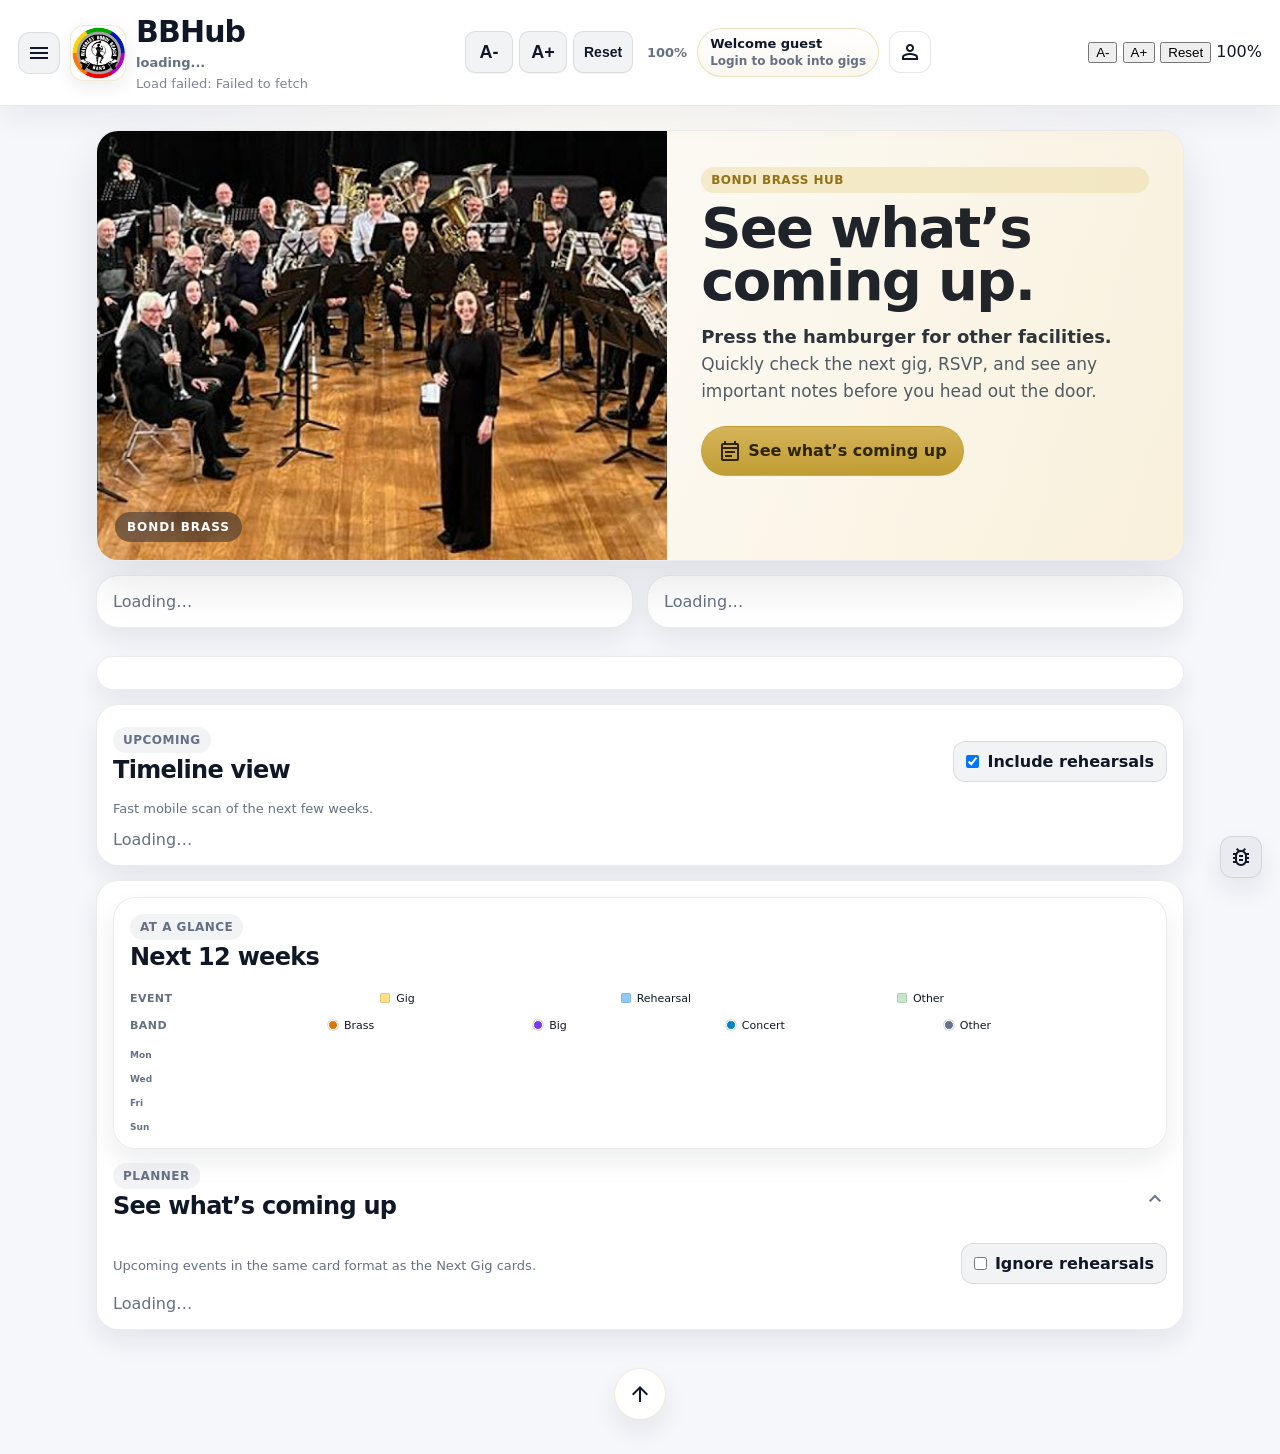
==== commit d7738c2e: "desktop" ====
--- a/index.html
+++ b/index.html
@@ -29,6 +29,7 @@
       <button class="navBtn" data-view="stage"><span class="material-symbols-outlined">stadia_controller</span><span>Stage Layout</span></button>
       <button class="navBtn" data-view="library"><span class="material-symbols-outlined">library_music</span><span>Band Library</span></button>
       <button class="navBtn" data-view="planner"><span class="material-symbols-outlined">event_note</span><span>Planner</span></button>
+      <button class="navBtn" data-view="dashboard"><span class="material-symbols-outlined">campaign</span><span>WhatsApp Dashboard</span></button>
       <button class="navBtn" data-view="debug"><span class="material-symbols-outlined">bug_report</span><span>Debug</span></button>
       <button class="navBtn" id="aboutBtn" type="button"><span class="material-symbols-outlined">info</span><span>About</span></button>
     </nav>
@@ -51,15 +52,24 @@
 
     <div class="topbar__right">
       <div class="textSizeControls" aria-label="Text size controls">
-        <button class="textSizeBtn" id="textSizeNormalBtn" type="button" data-text-size="normal" title="Normal text size">A</button>
-        <button class="textSizeBtn" id="textSizeLargeBtn" type="button" data-text-size="large" title="Larger text size">A+</button>
-        <button class="textSizeBtn" id="textSizeXLargeBtn" type="button" data-text-size="xlarge" title="Largest text size">A++</button>
-      </div>
+  <button class="textSizeBtn textSizeBtn--step" id="textSizeDownBtn" type="button" aria-label="Decrease text size" title="Smaller text">A-</button>
+  <button class="textSizeBtn textSizeBtn--step" id="textSizeUpBtn" type="button" aria-label="Increase text size" title="Larger text">A+</button>
+  <button class="textSizeBtn textSizeBtn--reset" id="textSizeResetBtn" type="button" aria-label="Reset text size" title="Reset text size">Reset</button>
+  <span class="textSizeLabel" id="textSizeLabel" aria-live="polite">100%</span>
+</div>
       <div id="greetingPill" class="userPill">Welcome Guest</div>
       <button class="iconBtn authIconBtn" id="loginBtn" title="Login"><span class="material-symbols-outlined">person</span></button>
       <button class="iconBtn authIconBtn hidden" id="logoutBtn" title="Logout"><span class="material-symbols-outlined">logout</span></button>
     </div>
-  </header>
+  
+<div class="text-size-controls">
+  <button id="fontMinus">A-</button>
+  <button id="fontPlus">A+</button>
+  <button id="fontReset">Reset</button>
+  <span id="fontLabel">100%</span>
+</div>
+
+</header>
 
   <main>
     <section id="view-home" class="view active">
@@ -213,6 +223,41 @@
       </section>
     </section>
 
+    <section id="view-dashboard" class="view">
+      <section class="card nudgeHeroCard">
+        <div class="nudgeHero">
+          <div>
+            <div class="label">Committee explanation</div>
+            <h2>WhatsApp nudges, BBHub remains the truth</h2>
+            <p class="muted">Use WhatsApp to get attention. Use BBHub to collect RSVP data, chair assignments, comments and the live picture of the band.</p>
+          </div>
+          <div class="nudgeHero__badge"><span class="material-symbols-outlined">verified</span><span>Method A: free + controlled</span></div>
+        </div>
+        <div class="nudgeFlowDiagram" aria-label="BBHub WhatsApp nudge workflow">
+          <div class="flowNode flowNode--truth"><span class="material-symbols-outlined">database</span><strong>BBHub / Google Sheet</strong><small>RSVPs, assignments, chair plan</small></div>
+          <div class="flowArrow">-&gt;</div>
+          <div class="flowNode"><span class="material-symbols-outlined">dashboard</span><strong>Nudge Dashboard</strong><small>Counts + vacant chairs</small></div>
+          <div class="flowArrow">-&gt;</div>
+          <div class="flowNode flowNode--whatsapp"><span class="material-symbols-outlined">forum</span><strong>WhatsApp</strong><small>Message copied and sent</small></div>
+          <div class="flowArrow">-&gt;</div>
+          <div class="flowNode"><span class="material-symbols-outlined">how_to_reg</span><strong>Members respond</strong><small>Link returns to BBHub</small></div>
+        </div>
+        <div class="nudgeCommitteeNote"><strong>Important:</strong> WhatsApp is not the database. It is only the megaphone. The live truth stays in BBHub.</div>
+      </section>
+
+      <section class="card">
+        <div class="sectionHead sectionHead--stack-mobile">
+          <div>
+            <div class="label">WhatsApp Nudge Dashboard</div>
+            <h2>Generate committee-safe messages from live chairs</h2>
+            <div class="muted">Each message includes RSVP counts and chair codes with full labels, e.g. SC1 (Solo Cornet 1).</div>
+          </div>
+          <label class="field nudgeToneField"><span>Tone</span><select id="nudgeToneSelect"><option value="friendly">Friendly</option><option value="reminder" selected>Reminder</option><option value="urgent">Urgent</option></select></label>
+        </div>
+        <div id="nudgeDashboardList" class="nudgeDashboardList empty">Loading...</div>
+      </section>
+    </section>
+
     <section id="view-debug" class="view">
       <section class="card">
         <div class="label">Debug</div>
--- a/css/style.css
+++ b/css/style.css
@@ -2207,18 +2207,24 @@
 .aboutFooter{font-size:12px;color:var(--muted)}
 
 
+
 /* Accessibility text size controls */
 .textSizeControls{display:flex;align-items:center;gap:6px;flex-wrap:nowrap}
-.textSizeBtn{border:1px solid var(--border);background:var(--chip);color:var(--text);border-radius:10px;cursor:pointer;font-weight:900;line-height:1;min-width:42px;min-height:42px;padding:0 8px;box-shadow:0 1px 0 rgba(16,24,39,.04)}
-.textSizeBtn:nth-child(1){font-size:15px}
-.textSizeBtn:nth-child(2){font-size:18px}
-.textSizeBtn:nth-child(3){font-size:21px}
-.textSizeBtn.is-active{background:linear-gradient(180deg,#d6b459,#bf9b30);color:#201800;border-color:rgba(128,88,0,.45)}
+.textSizeBtn{border:1px solid var(--border);background:var(--chip);color:var(--text);border-radius:10px;cursor:pointer;font-weight:900;line-height:1;min-height:42px;padding:0 10px;box-shadow:0 1px 0 rgba(16,24,39,.04)}
+.textSizeBtn--step{min-width:48px;font-size:18px}
+.textSizeBtn--reset{font-size:14px}
+.textSizeBtn:disabled{opacity:.45;cursor:not-allowed}
+.textSizeLabel{min-width:48px;text-align:right;font-size:13px;font-weight:800;color:var(--muted)}
 .topbar__right{justify-content:flex-end}
-@media(max-width:820px){.textSizeControls{order:3;width:100%;justify-content:flex-end;margin-top:4px}.textSizeBtn{min-width:40px;min-height:40px}}
-
+@media(max-width:820px){.textSizeControls{order:3;width:100%;justify-content:flex-end;margin-top:4px}.textSizeBtn{min-height:40px}}
+
+html[data-text-size="small"]{font-size:93.75%}
+html[data-text-size="normal"]{font-size:100%}
 html[data-text-size="large"]{font-size:112.5%}
 html[data-text-size="xlarge"]{font-size:125%}
+html[data-text-size="xxlarge"]{font-size:137.5%}
+
+
 html[data-text-size="large"] .sub,
 html[data-text-size="large"] .muted,
 html[data-text-size="large"] .compactCard__countdown,
@@ -2276,3 +2282,84 @@
 html[data-text-size="xlarge"] .responseBtn,
 html[data-text-size="xlarge"] .pillBtn,
 html[data-text-size="xlarge"] .primaryBtn{min-height:44px}
+
+html[data-text-size="xxlarge"] .sub,
+html[data-text-size="xxlarge"] .muted,
+html[data-text-size="xxlarge"] .compactCard__countdown,
+html[data-text-size="xxlarge"] .eventMetaRow,
+html[data-text-size="xxlarge"] .eventMetaLabel,
+html[data-text-size="xxlarge"] .eventMetaValue,
+html[data-text-size="xxlarge"] .eventInlineAlert,
+html[data-text-size="xxlarge"] .eventNote__text,
+html[data-text-size="xxlarge"] .plannerMeta,
+html[data-text-size="xxlarge"] .bandScheduleMeta,
+html[data-text-size="xxlarge"] .bandScheduleTime,
+html[data-text-size="xxlarge"] .stageSub,
+html[data-text-size="xxlarge"] .stageTable--compact th,
+html[data-text-size="xxlarge"] .stageTable--compact td,
+html[data-text-size="xxlarge"] .publicEventItem__meta{font-size:1.16rem !important;line-height:1.58}
+html[data-text-size="xxlarge"] .compactCard__title,
+html[data-text-size="xxlarge"] .plannerTitle,
+html[data-text-size="xxlarge"] .bandScheduleTitle,
+html[data-text-size="xxlarge"] .eventShowcase__bandPlanTitle,
+html[data-text-size="xxlarge"] .publicEventItem__title{font-size:1.34rem !important;line-height:1.3}
+html[data-text-size="xxlarge"] .chairChip,
+html[data-text-size="xxlarge"] .stageName,
+html[data-text-size="xxlarge"] .eventCommentsPreview__row,
+html[data-text-size="xxlarge"] .eventCommentsPreview__title{font-size:1.16rem !important;line-height:1.55}
+html[data-text-size="xxlarge"] .eventShowcase__body,
+html[data-text-size="xxlarge"] .eventCard--hero,
+html[data-text-size="xxlarge"] .publicEventShell{line-height:1.58}
+html[data-text-size="xxlarge"] .userPill{min-height:60px}
+html[data-text-size="xxlarge"] .responseBtn,
+html[data-text-size="xxlarge"] .pillBtn,
+html[data-text-size="xxlarge"] .primaryBtn{min-height:48px}
+
+
+
+/* HTML swimlane compact list scales with text-size controls */
+html[data-text-size="large"] .compactBand__line{
+  font-size:1rem !important;
+  line-height:1.5;
+}
+html[data-text-size="large"] .compactBand__group,
+html[data-text-size="large"] .compactBand__players,
+html[data-text-size="large"] .compactBand__chairCode,
+html[data-text-size="large"] .compactBand__vacant,
+html[data-text-size="large"] .compactBand__sep{
+  font-size:inherit;
+}
+html[data-text-size="xlarge"] .compactBand__line{
+  font-size:1.08rem !important;
+  line-height:1.6;
+}
+html[data-text-size="xlarge"] .compactBand__group,
+html[data-text-size="xlarge"] .compactBand__players,
+html[data-text-size="xlarge"] .compactBand__chairCode,
+html[data-text-size="xlarge"] .compactBand__vacant,
+html[data-text-size="xlarge"] .compactBand__sep{
+  font-size:inherit;
+}
+@media (max-width: 640px){
+  html[data-text-size="large"] .compactBand__line{grid-template-columns:72px 10px 1fr;}
+  html[data-text-size="xlarge"] .compactBand__line{grid-template-columns:76px 10px 1fr;}
+}
+
+
+/* BBHub v39 WhatsApp Nudge Dashboard */
+.nudgeHeroCard{overflow:hidden;position:relative;background:linear-gradient(135deg,#fff7ed 0%,#ffffff 42%,#ecfdf5 100%)}
+.nudgeHero{display:flex;align-items:flex-start;justify-content:space-between;gap:16px;margin-bottom:18px}.nudgeHero h2{margin:.2rem 0 .45rem}.nudgeHero__badge{display:flex;align-items:center;gap:8px;padding:10px 14px;border-radius:999px;background:#dcfce7;color:#166534;font-weight:800;white-space:nowrap;box-shadow:0 8px 22px rgba(22,101,52,.12)}
+.nudgeFlowDiagram{display:grid;grid-template-columns:1fr auto 1fr auto 1fr auto 1fr;gap:10px;align-items:stretch;margin:16px 0}.flowNode{min-height:118px;border:1px solid rgba(15,23,42,.09);border-radius:22px;background:rgba(255,255,255,.86);box-shadow:0 14px 30px rgba(15,23,42,.08);padding:16px;display:flex;flex-direction:column;gap:7px;justify-content:center}.flowNode .material-symbols-outlined{font-size:30px;color:#b45309}.flowNode strong{font-size:1rem}.flowNode small{color:#64748b;line-height:1.25}.flowNode--truth{border-color:rgba(37,99,235,.25);background:#eff6ff}.flowNode--truth .material-symbols-outlined{color:#2563eb}.flowNode--whatsapp{border-color:rgba(22,163,74,.25);background:#f0fdf4}.flowNode--whatsapp .material-symbols-outlined{color:#16a34a}.flowArrow{align-self:center;font-size:28px;font-weight:900;color:#94a3b8}.nudgeCommitteeNote{border-left:5px solid #f59e0b;background:#fffbeb;padding:12px 14px;border-radius:14px;color:#78350f}.nudgeToneField{min-width:190px}.nudgeDashboardList{display:grid;gap:14px}.nudgeCard{display:grid;grid-template-columns:1fr auto;gap:14px;align-items:center;border:1px solid rgba(15,23,42,.08);border-radius:22px;padding:16px;background:linear-gradient(180deg,#fff,#f8fafc);box-shadow:0 12px 24px rgba(15,23,42,.06)}.nudgeCard__top{display:flex;gap:8px;align-items:center;flex-wrap:wrap}.nudgeBandPill{font-size:.78rem;font-weight:900;border-radius:999px;background:#eef2ff;color:#3730a3;padding:5px 9px}.nudgeDate{font-size:.86rem;color:#64748b}.nudgeCard h3{margin:8px 0 8px;font-size:1.15rem}.nudgeStats{display:flex;flex-wrap:wrap;gap:8px;margin-bottom:10px}.nudgeStats span{background:#f1f5f9;border-radius:999px;padding:6px 9px;font-weight:800;font-size:.9rem}.nudgeNeeds{display:flex;gap:6px;flex-wrap:wrap}.nudgeChairNeed{border:1px solid rgba(220,38,38,.18);background:#fef2f2;color:#991b1b;border-radius:999px;padding:6px 10px;font-size:.86rem;font-weight:800}.nudgeChairNeed--more{background:#fff7ed;color:#9a3412}.nudgeAllGood{border:1px solid rgba(22,163,74,.18);background:#f0fdf4;color:#166534;border-radius:999px;padding:6px 10px;font-size:.86rem;font-weight:800}.nudgeActions{display:flex;gap:8px;align-items:center;justify-content:flex-end;flex-wrap:wrap}.nudgeActions .primaryBtn,.nudgeActions .pillBtn{white-space:nowrap}
+@media (max-width:900px){.nudgeHero{display:block}.nudgeHero__badge{margin-top:12px;display:inline-flex}.nudgeFlowDiagram{grid-template-columns:1fr}.flowArrow{text-align:center;transform:rotate(90deg)}.nudgeCard{grid-template-columns:1fr}.nudgeActions{justify-content:flex-start}}
+
+/* WhatsApp nudge dashboard v40 */
+.nudgePreviewAccordion{grid-column:1/-1;margin-top:4px;border-top:1px solid rgba(15,23,42,.08);padding-top:10px}
+.nudgePreviewAccordion summary{cursor:pointer;font-weight:900;color:#334155;list-style:none;display:flex;align-items:center;gap:8px}
+.nudgePreviewAccordion summary::-webkit-details-marker{display:none}
+.nudgePreviewGrid{display:grid;grid-template-columns:minmax(280px,420px) 1fr;gap:14px;margin-top:12px;align-items:start}
+.nudgePreviewText{width:100%;min-height:270px;border:1px solid rgba(15,23,42,.12);border-radius:16px;padding:12px;background:#fff;font:14px/1.45 ui-monospace,SFMono-Regular,Menlo,Consolas,monospace;color:#111827;resize:vertical;box-shadow:inset 0 1px 2px rgba(15,23,42,.04)}
+.nudgePlanPreview{border:1px solid rgba(15,23,42,.08);border-radius:18px;background:#fff;padding:10px;overflow:hidden;min-height:270px}
+.nudgePlanPreview__title{font-size:.82rem;font-weight:900;color:#64748b;text-transform:uppercase;letter-spacing:.04em;margin:2px 4px 8px}
+.nudgePlanPreview .eventShowcase__planSvg{width:100%;height:auto;max-height:420px;display:block}
+.nudgePreviewActions{display:flex;gap:8px;align-items:center;flex-wrap:wrap;margin-top:10px}
+@media (max-width:900px){.nudgePreviewGrid{grid-template-columns:1fr}.nudgePreviewText{min-height:230px}}
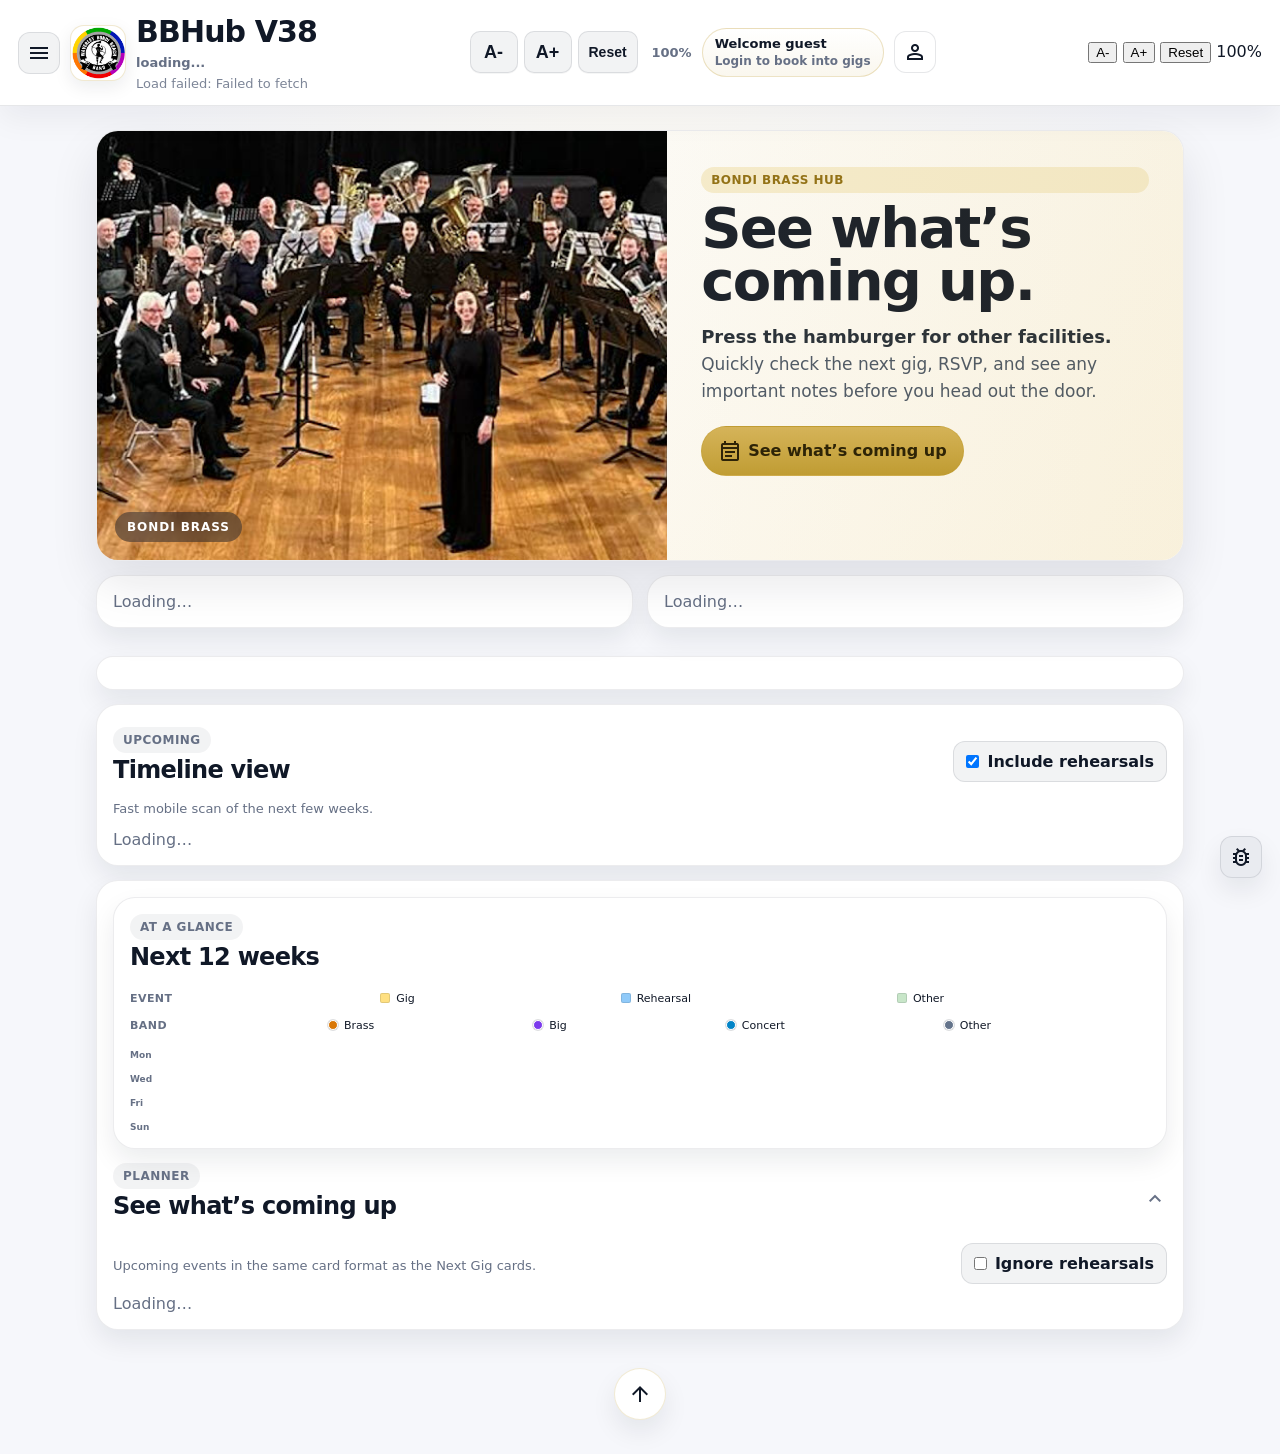
==== commit ee66aca9: "desktop v39" ====
--- a/index.html
+++ b/index.html
@@ -3,7 +3,7 @@
 <head>
   <meta charset="utf-8" />
   <meta name="viewport" content="width=device-width,initial-scale=1" />
-  <title>BBHub v6</title>
+  <title>BBHub Desktop</title>
   <meta name="description" content="BBHub – Bondi Brass gigs, rehearsals, RSVP, activity, strength and stage layout." />
   <link rel="stylesheet" href="https://fonts.googleapis.com/css2?family=Material+Symbols+Outlined:opsz,wght,FILL,GRAD@20..48,500,0,0" />
   <link rel="stylesheet" href="css/style.css" />
@@ -44,7 +44,7 @@
       </button>
       <img class="brandLogo" src="images/wbbb_logo_350px.png" alt="Bondi Brass logo" />
       <div class="brandBlock">
-        <h1>BBHub</h1>
+        <h1>BBHub V38</h1>
         <div id="summaryLine" class="sub">loading...</div>
         <div id="statusLine" class="sub">Not loaded</div>
       </div>
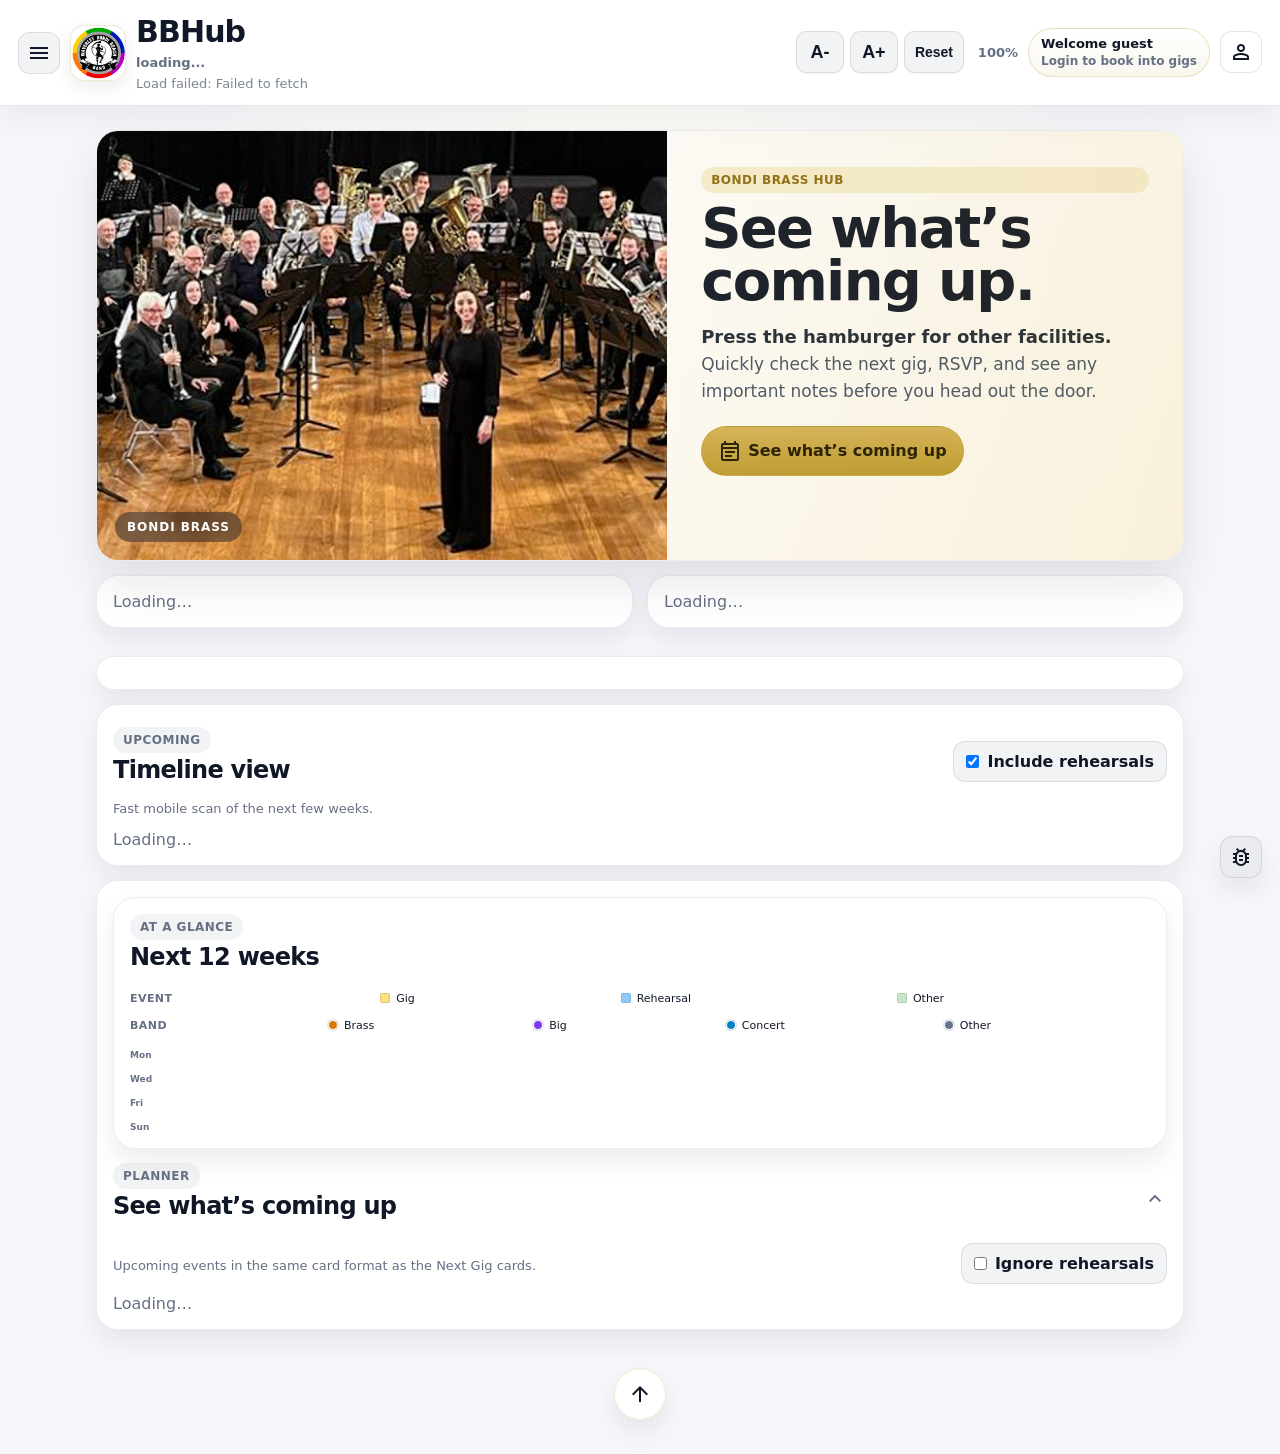
==== commit ba35c29c: "add availability" ====
--- a/index.html
+++ b/index.html
@@ -3,7 +3,7 @@
 <head>
   <meta charset="utf-8" />
   <meta name="viewport" content="width=device-width,initial-scale=1" />
-  <title>BBHub Desktop</title>
+  <title>BBHub v6</title>
   <meta name="description" content="BBHub – Bondi Brass gigs, rehearsals, RSVP, activity, strength and stage layout." />
   <link rel="stylesheet" href="https://fonts.googleapis.com/css2?family=Material+Symbols+Outlined:opsz,wght,FILL,GRAD@20..48,500,0,0" />
   <link rel="stylesheet" href="css/style.css" />
@@ -30,6 +30,7 @@
       <button class="navBtn" data-view="library"><span class="material-symbols-outlined">library_music</span><span>Band Library</span></button>
       <button class="navBtn" data-view="planner"><span class="material-symbols-outlined">event_note</span><span>Planner</span></button>
       <button class="navBtn" data-view="dashboard"><span class="material-symbols-outlined">campaign</span><span>WhatsApp Dashboard</span></button>
+      <button class="navBtn" data-view="availability"><span class="material-symbols-outlined">how_to_reg</span><span>My Availability</span></button>
       <button class="navBtn" data-view="debug"><span class="material-symbols-outlined">bug_report</span><span>Debug</span></button>
       <button class="navBtn" id="aboutBtn" type="button"><span class="material-symbols-outlined">info</span><span>About</span></button>
     </nav>
@@ -44,7 +45,7 @@
       </button>
       <img class="brandLogo" src="images/wbbb_logo_350px.png" alt="Bondi Brass logo" />
       <div class="brandBlock">
-        <h1>BBHub V38</h1>
+        <h1>BBHub</h1>
         <div id="summaryLine" class="sub">loading...</div>
         <div id="statusLine" class="sub">Not loaded</div>
       </div>
@@ -62,12 +63,7 @@
       <button class="iconBtn authIconBtn hidden" id="logoutBtn" title="Logout"><span class="material-symbols-outlined">logout</span></button>
     </div>
   
-<div class="text-size-controls">
-  <button id="fontMinus">A-</button>
-  <button id="fontPlus">A+</button>
-  <button id="fontReset">Reset</button>
-  <span id="fontLabel">100%</span>
-</div>
+
 
 </header>
 
@@ -258,6 +254,12 @@
       </section>
     </section>
 
+    <section id="view-availability" class="view">
+      <section class="card availabilityShell">
+        <div id="availabilityApp" class="availabilityApp empty">Loading availability…</div>
+      </section>
+    </section>
+
     <section id="view-debug" class="view">
       <section class="card">
         <div class="label">Debug</div>
--- a/css/style.css
+++ b/css/style.css
@@ -2363,3 +2363,233 @@
 .nudgePlanPreview .eventShowcase__planSvg{width:100%;height:auto;max-height:420px;display:block}
 .nudgePreviewActions{display:flex;gap:8px;align-items:center;flex-wrap:wrap;margin-top:10px}
 @media (max-width:900px){.nudgePreviewGrid{grid-template-columns:1fr}.nudgePreviewText{min-height:230px}}
+
+
+/* BBHub v41 mobile availability RSVP */
+.availabilityShell{max-width:760px;margin:0 auto}.availabilityApp{display:grid;gap:14px}.availabilityHeader{display:grid;gap:6px}.availabilityHeader h2{margin:.1rem 0;font-size:clamp(1.7rem,7vw,2.4rem);line-height:1.05}.availabilitySummary{display:flex;gap:7px;flex-wrap:wrap;margin-top:8px}.availabilitySummary span{border:1px solid rgba(15,23,42,.08);background:#f8fafc;border-radius:999px;padding:6px 10px;font-size:.84rem;font-weight:850;color:#334155}.availabilityList{display:grid;gap:12px}.availabilityCard{border:1px solid rgba(15,23,42,.08);border-radius:24px;background:linear-gradient(180deg,#fff,#f8fafc);box-shadow:0 16px 36px rgba(15,23,42,.08);padding:14px;display:grid;gap:12px}.availabilityCard__top{display:grid;grid-template-columns:1fr auto;gap:12px;align-items:start}.availabilityCard h3{margin:.05rem 0 .45rem;font-size:1.18rem;line-height:1.18}.availabilityMeta{display:flex;align-items:center;gap:7px;color:#475569;font-size:.92rem;line-height:1.3;margin-top:4px}.availabilityMeta .material-symbols-outlined{font-size:18px;color:#64748b}.availabilityBadge{min-width:112px;text-align:center;border-radius:18px;padding:10px 8px;background:#f1f5f9;color:#334155;display:grid;gap:2px;align-content:center}.availabilityBadge span{font-size:1.45rem}.availabilityBadge strong{font-size:.88rem;line-height:1.1}.availabilityBadge small{font-size:.72rem;color:inherit;opacity:.78}.availabilityBadge--y{background:#dcfce7;color:#166534}.availabilityBadge--m{background:#fef3c7;color:#92400e}.availabilityBadge--n{background:#fee2e2;color:#991b1b}.availabilityActions{display:grid;grid-template-columns:1fr 1fr 1fr;gap:8px}.availabilityBtn{min-height:68px;border:1px solid rgba(15,23,42,.1);border-radius:18px;background:#fff;box-shadow:0 8px 18px rgba(15,23,42,.06);display:grid;place-items:center;gap:2px;font:inherit;font-weight:900;color:#0f172a;cursor:pointer}.availabilityBtn span{font-size:1.45rem}.availabilityBtn strong{font-size:.86rem}.availabilityBtn.is-selected{outline:3px solid rgba(37,99,235,.22);border-color:#2563eb;background:#eff6ff}.availabilityBtn:disabled{opacity:.55;cursor:not-allowed}.availabilityFooter{display:flex;align-items:center;justify-content:space-between;gap:8px;border-top:1px solid rgba(15,23,42,.07);padding-top:10px}.availabilityMsg{font-size:.82rem;color:#64748b}.availabilityFooter a{font-weight:900;color:#2563eb;text-decoration:none;white-space:nowrap}
+@media (max-width:640px){.availabilityShell{margin:0 -6px}.availabilityCard{border-radius:20px;padding:12px}.availabilityCard__top{grid-template-columns:1fr}.availabilityBadge{grid-template-columns:auto 1fr auto;text-align:left;align-items:center;min-width:0}.availabilityActions{gap:6px}.availabilityBtn{min-height:64px;border-radius:16px}.availabilityBtn strong{font-size:.78rem}.availabilityFooter{align-items:flex-start;flex-direction:column}.availabilityFooter a{font-size:.95rem}}
+
+/* BBHub v43 availability location action links */
+.availabilityMeta--location{align-items:center;flex-wrap:wrap}
+.availabilityLocationText{font-weight:800;color:#334155;min-width:0;overflow-wrap:anywhere}
+.availabilityLocationText--link{color:#2563eb;text-decoration:none}
+.availabilityLocationText--link:hover{text-decoration:underline}
+.availabilityLinkRow{display:inline-flex;align-items:center;gap:7px;flex-wrap:wrap;margin-left:4px}
+.availabilityLinkRow a{font-weight:900;color:#2563eb;text-decoration:none;background:#eff6ff;border:1px solid rgba(37,99,235,.15);border-radius:999px;padding:3px 8px;line-height:1.2}
+.availabilityLinkRow a:hover{text-decoration:underline}
+.dotSep{color:#94a3b8;font-weight:900}
+@media (max-width:640px){.availabilityMeta--location{display:flex;gap:7px}.availabilityLinkRow{margin-left:0}.availabilityLinkRow a{padding:3px 7px}}
+
+
+/* v46 availability polish */
+.debugMemberId{font-size:.58em;font-weight:800;color:#64748b;vertical-align:baseline}
+.availabilityBadge--none{background:#e0f2fe;color:#075985;border:1px dashed rgba(2,132,199,.35)}
+.summaryNoResponse{background:#e0f2fe!important;color:#075985!important;border-color:rgba(2,132,199,.18)!important}
+
+/* v47 availability compact RSVP summary in chair row */
+.availabilityMeta--chair{display:flex;align-items:center;gap:7px;flex-wrap:wrap}
+.availabilityChairText{font-weight:750;color:#334155;min-width:0;overflow-wrap:anywhere}
+.availabilityMiniSummary{margin-left:auto;display:inline-flex;align-items:center;gap:7px;white-space:nowrap;font-size:.86rem;font-weight:950;letter-spacing:.01em;background:#f8fafc;border:1px solid rgba(15,23,42,.08);border-radius:999px;padding:3px 8px;line-height:1.15}
+.availabilityMiniSummary__item{display:inline-flex;align-items:center;gap:1px;font-variant-numeric:tabular-nums}
+.availabilityMiniSummary__item--yes{color:#166534}
+.availabilityMiniSummary__item--maybe{color:#92400e}
+.availabilityMiniSummary__item--no{color:#991b1b}
+.availabilityMiniSummary__item--none{color:#075985}
+@media (max-width:640px){.availabilityMeta--chair{align-items:flex-start}.availabilityMiniSummary{margin-left:25px;margin-top:2px;font-size:.82rem;gap:6px;padding:3px 7px}}
+
+/* v48 availability mobile card polish */
+.availabilityList{
+  gap:14px;
+}
+.availabilityCard{
+  position:relative;
+  overflow:hidden;
+  border:1px solid rgba(15,23,42,.14);
+  background:linear-gradient(180deg,#ffffff 0%,#fbfdff 100%);
+  box-shadow:0 12px 28px rgba(15,23,42,.09);
+}
+.availabilityCard::before{
+  content:"";
+  position:absolute;
+  inset:0 auto 0 0;
+  width:5px;
+  background:#cbd5e1;
+}
+.availabilityCard--y::before{background:#22c55e}
+.availabilityCard--m::before{background:#f59e0b}
+.availabilityCard--n::before{background:#ef4444}
+.availabilityCard--none::before{background:#38bdf8}
+.availabilityCard--next{
+  border-color:rgba(37,99,235,.55);
+  box-shadow:0 18px 42px rgba(37,99,235,.16);
+}
+.availabilityCard--next::after{
+  content:"NEXT";
+  position:absolute;
+  top:10px;
+  right:10px;
+  font-size:.66rem;
+  font-weight:950;
+  letter-spacing:.08em;
+  color:#1d4ed8;
+  background:#dbeafe;
+  border:1px solid rgba(37,99,235,.18);
+  border-radius:999px;
+  padding:4px 7px;
+}
+.availabilityCard h3{
+  display:flex;
+  align-items:baseline;
+  gap:7px;
+  padding-right:48px;
+  font-size:1.16rem;
+  letter-spacing:-.015em;
+}
+.availabilityCardIndex{
+  color:#64748b;
+  font-weight:950;
+  min-width:1.4em;
+}
+.availabilityMeta--chair{
+  background:#f8fafc;
+  border:1px solid rgba(15,23,42,.07);
+  border-radius:14px;
+  padding:7px 9px;
+  margin-top:8px;
+}
+.availabilityBadge{
+  border:1px solid rgba(15,23,42,.07);
+  box-shadow:inset 0 1px 0 rgba(255,255,255,.55);
+}
+.availabilityActions{
+  background:#f8fafc;
+  border:1px solid rgba(15,23,42,.06);
+  border-radius:22px;
+  padding:7px;
+}
+.availabilityBtn{
+  border-radius:16px;
+  box-shadow:0 6px 14px rgba(15,23,42,.06);
+}
+.availabilityFooter{
+  margin-left:5px;
+}
+@media (max-width:640px){
+  .availabilityApp{gap:13px}
+  .availabilityHeader h2{font-size:clamp(1.85rem,9vw,2.45rem)}
+  .availabilityCard{
+    border-radius:22px;
+    padding:13px 12px 12px 16px;
+    margin:0 2px;
+  }
+  .availabilityCard h3{
+    font-size:1.13rem;
+    line-height:1.16;
+    margin-bottom:8px;
+  }
+  .availabilityCard--next::after{
+    top:9px;
+    right:9px;
+  }
+  .availabilityMeta{
+    font-size:.91rem;
+  }
+  .availabilityMeta--chair{
+    display:grid;
+    grid-template-columns:auto 1fr auto;
+    align-items:center;
+    gap:7px;
+  }
+  .availabilityMeta--chair .availabilityMiniSummary{
+    margin:0;
+    justify-self:end;
+  }
+  .availabilityActions{
+    border-radius:20px;
+    gap:6px;
+  }
+  .availabilityBtn{
+    min-height:66px;
+  }
+}
+@media (max-width:390px){
+  .availabilityMeta--chair{
+    grid-template-columns:auto 1fr;
+  }
+  .availabilityMeta--chair .availabilityMiniSummary{
+    grid-column:2;
+    justify-self:start;
+    margin-top:2px;
+  }
+  .availabilityCard h3{
+    padding-right:44px;
+  }
+}
+
+
+/* v49/v50 compact footer + next-gig APB header */
+.availabilityFooter{
+  flex-direction:row !important;
+  align-items:center !important;
+  justify-content:space-between !important;
+  gap:12px;
+  padding-top:8px;
+}
+.availabilityFooter a{font-size:.9rem}
+.availabilityHeader__topline{display:flex;align-items:flex-start;justify-content:space-between;gap:12px}
+.availabilityHeader__count{align-self:center;border:1px solid rgba(15,23,42,.08);background:#f8fafc;color:#334155;border-radius:999px;padding:6px 10px;font-size:.82rem;font-weight:950;white-space:nowrap}
+.availabilityNextAlert{display:grid;grid-template-columns:auto 1fr;gap:10px;align-items:center;text-decoration:none;color:inherit;border:1px solid rgba(37,99,235,.22);background:linear-gradient(135deg,#eff6ff,#ffffff 58%,#ecfeff);border-radius:20px;padding:10px 12px;box-shadow:0 10px 24px rgba(37,99,235,.10);margin-top:2px}
+.availabilityNextAlert__apb{font-size:.75rem;font-weight:1000;letter-spacing:.08em;color:#fff;background:#2563eb;border-radius:999px;padding:7px 9px;box-shadow:0 6px 14px rgba(37,99,235,.22)}
+.availabilityNextAlert__body{display:grid;gap:1px;min-width:0}
+.availabilityNextAlert__label{font-size:.68rem;font-weight:1000;letter-spacing:.08em;color:#1d4ed8}
+.availabilityNextAlert__body strong{font-size:1rem;line-height:1.12;color:#0f172a;white-space:nowrap;overflow:hidden;text-overflow:ellipsis}
+.availabilityNextAlert__body span{font-size:.86rem;color:#475569;font-weight:800}
+.availabilityNextAlert__body em{font-style:normal;color:#1d4ed8;font-weight:950}
+.availabilityNextAlert--empty{grid-template-columns:1fr;background:#f8fafc;border-color:rgba(15,23,42,.08);box-shadow:none;color:#64748b}
+@media (max-width:640px){
+  .availabilityHeader{gap:8px}
+  .availabilityHeader__topline h2{margin:0;font-size:clamp(1.7rem,8vw,2.25rem)}
+  .availabilityHeader__count{font-size:.78rem;padding:5px 9px}
+  .availabilityNextAlert{border-radius:18px;padding:9px 10px;gap:9px}
+  .availabilityNextAlert__body strong{font-size:.96rem}
+  .availabilityNextAlert__body span{font-size:.81rem}
+  .availabilityFooter{margin-left:5px;flex-direction:row !important;align-items:center !important;padding-top:7px}
+  .availabilityMsg{font-size:.78rem;min-width:0;overflow:hidden;text-overflow:ellipsis;white-space:nowrap}
+  .availabilityFooter a{font-size:.86rem}
+}
+
+/* v52 availability polish: show user's primary chair in the header without exposing internal IDs */
+.availabilityHeaderChair{
+  font-size:.82em;
+  font-weight:700;
+  color:var(--bb-muted, #667085);
+  white-space:nowrap;
+}
+@media (max-width:520px){
+  .availabilityHeader h2{line-height:1.12;}
+  .availabilityHeaderChair{display:inline-block; margin-top:2px;}
+}
+
+
+/* v53 availability APB RSVP pulse */
+.availabilityNextAlert__labelRow{display:flex;align-items:center;gap:8px;min-width:0}
+.availabilityNextAlert__labelRow .availabilityMiniSummary{margin-left:auto;background:rgba(255,255,255,.82);border-color:rgba(37,99,235,.16);box-shadow:0 4px 12px rgba(37,99,235,.08)}
+@media (max-width:640px){.availabilityNextAlert__labelRow .availabilityMiniSummary{font-size:.78rem;gap:5px;padding:2px 6px}}
+
+.availabilityCard{scroll-margin-top:16px}
+.availabilityCard:target{outline:3px solid rgba(37,99,235,.28);box-shadow:0 14px 34px rgba(37,99,235,.18)}
+.availabilityNextAlert{cursor:pointer}
+
+/* v56 availability optimistic save feedback */
+.availabilityMsg.is-saving{color:#1d4ed8;font-weight:900}
+.availabilityMsg.is-saved{color:#166534;font-weight:900}
+.availabilityMsg.is-error{color:#b91c1c;font-weight:950}
+
+/* BBHub v60 availability location fallback polish */
+.availabilityMeta--location{min-width:0;}
+.availabilityLocationText{min-width:0;max-width:100%;white-space:nowrap;overflow:hidden;text-overflow:ellipsis;}
+.availabilityLocationText--empty{color:#64748b;font-weight:700;}
+@media (max-width:640px){
+  .availabilityMeta--location{flex-wrap:nowrap;}
+  .availabilityLocationText{display:inline-block;}
+}
